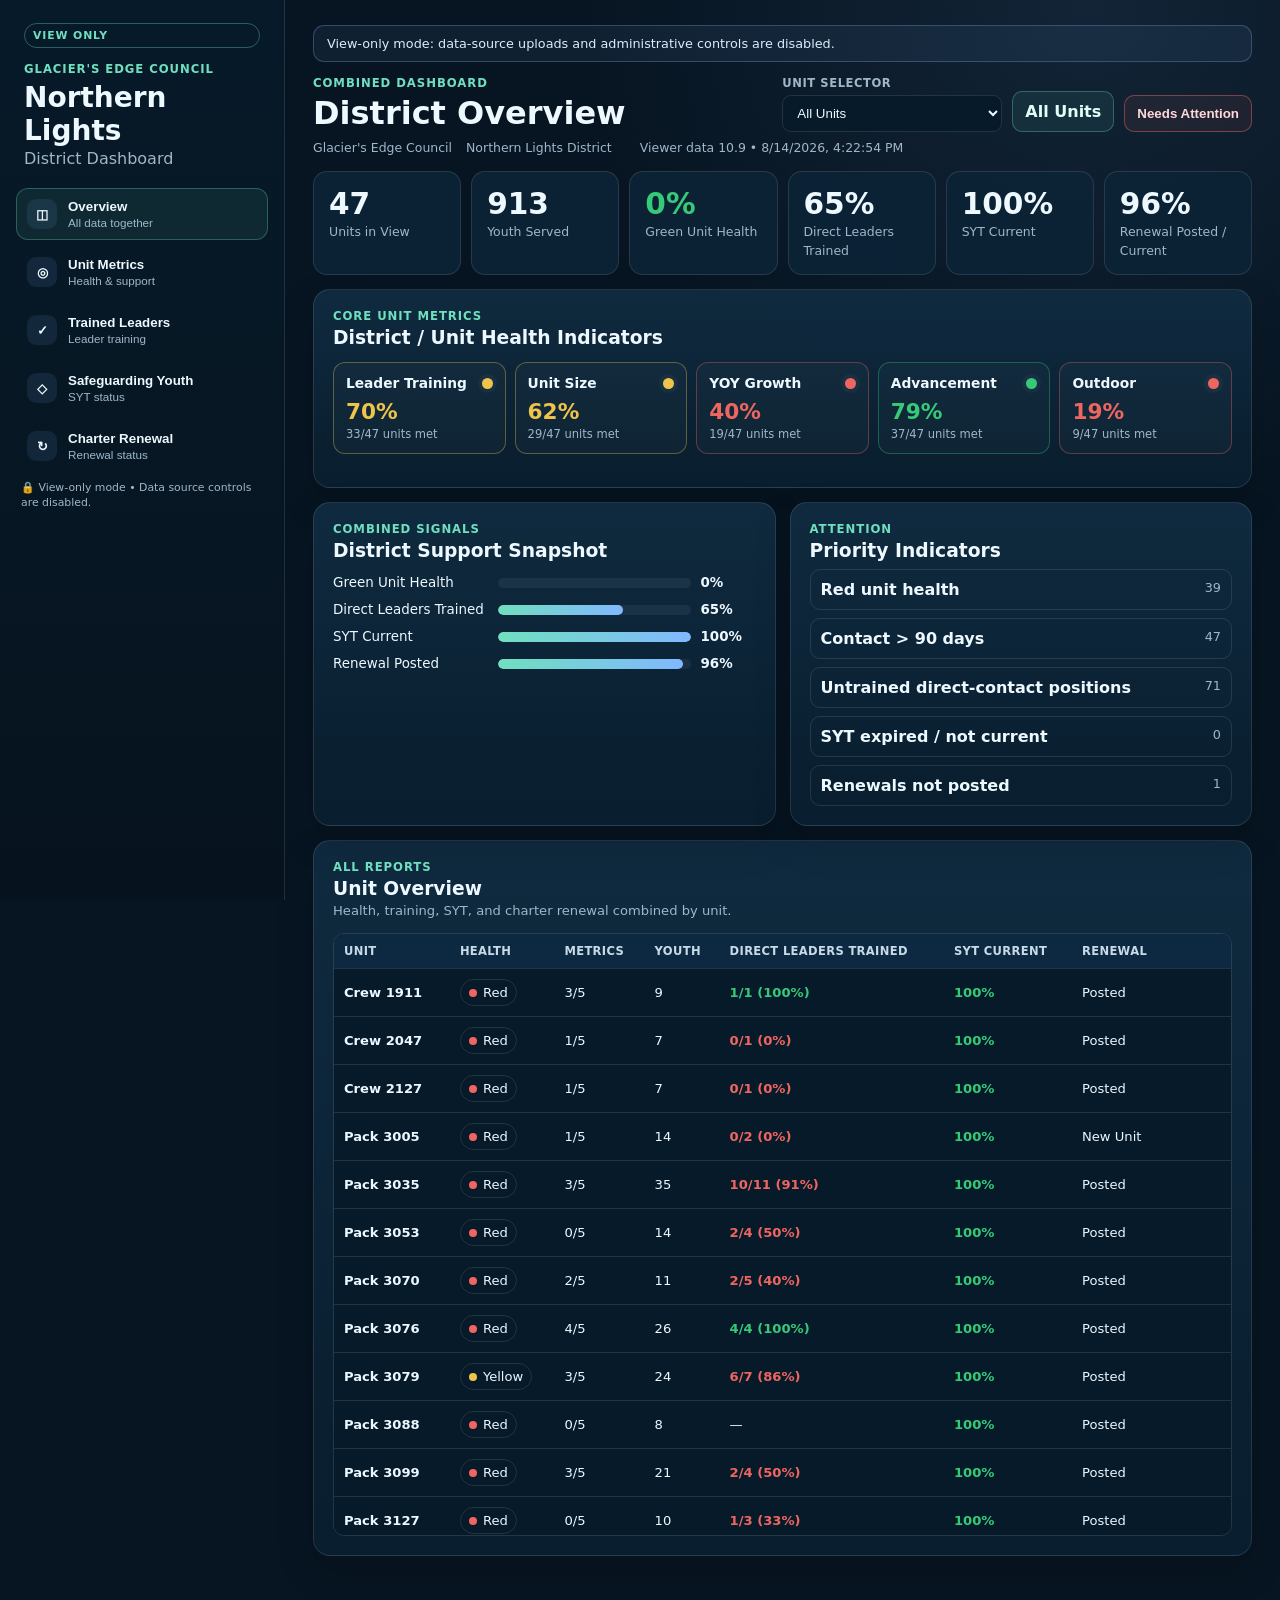
==== index.html @ 57ee961e "Add files via upload" ====
<!doctype html>
<html lang="en">
<head>
<meta charset="utf-8">
<meta name="viewport" content="width=device-width,initial-scale=1">
<title>Glacier's Edge — Northern Lights District Dashboard</title>
<link rel="stylesheet" href="style.css">
</head>
<body>
<div class="app">
  <aside class="sidebar">
    <div class="viewer-badge">VIEW ONLY</div><div class="brand">
      <div class="eyebrow">Glacier's Edge Council</div>
      <h1>Northern Lights</h1>
      <p>District Dashboard</p>
    </div>

    <nav>
      <button class="nav active" data-view="overview"><span class="navicon">◫</span><span><b>Overview</b><small>All data together</small></span></button>
      <button class="nav" data-view="metrics"><span class="navicon">◎</span><span><b>Unit Metrics</b><small>Health & support</small></span></button>
      <button class="nav" data-view="training"><span class="navicon">✓</span><span><b>Trained Leaders</b><small>Leader training</small></span></button>
      <button class="nav" data-view="syt"><span class="navicon">◇</span><span><b>Safeguarding Youth</b><small>SYT status</small></span></button>
      <button class="nav" data-view="charter"><span class="navicon">↻</span><span><b>Charter Renewal</b><small>Renewal status</small></span></button>
    </nav>

    <div class="file-panel viewer-hidden">
      <div class="file-title">Data Sources</div>
      <label class="filebox"><span><b>Unit Metrics</b><small id="metricsFileStatus">Not loaded</small></span><input id="metricsFile" type="file" accept=".csv,text/csv"><i>Upload</i></label>
      <label class="filebox"><span><b>Trained Leaders</b><small id="trainingFileStatus">Not loaded</small></span><input id="trainingFile" type="file" accept=".csv,text/csv"><i>Upload</i></label>
      <label class="filebox"><span><b>Safeguarding Youth</b><small id="sytFileStatus">Not loaded</small></span><input id="sytFile" type="file" accept=".csv,text/csv"><i>Upload</i></label>
      <label class="filebox"><span><b>Charter Renewal</b><small id="charterFileStatus">Not loaded</small></span><input id="charterFile" type="file" accept=".csv,text/csv"><i>Upload</i></label>
    </div>

    <div class="privacy">🔒 View-only mode • Data source controls are disabled.</div>
  </aside>

  <main class="main"><div id="dataVersionWarning" class="data-warning" hidden>Viewer data.js is missing required published summary values.</div><div class="readonly-notice">View-only mode: data-source uploads and administrative controls are disabled.</div>
    <header class="topbar">
      <div>
        <div id="viewEyebrow" class="eyebrow">Combined Dashboard</div>
        <h2 id="viewTitle">District Overview</h2>
      </div>
      <div class="top-controls">
        <label class="unit-select-label">Unit Selector
          <select id="globalUnitSelect"><option value="">All Units</option></select>
        </label>
        <div id="unitIndicator" class="unit-indicator">All Units</div><button id="needsAttentionBtn" class="attention-toggle">Needs Attention</button>
      </div>
    </header>

    <div class="meta"><span>Glacier's Edge Council</span><span>Northern Lights District</span><span id="metaDate"></span><span id="viewerDataStatus"></span></div>

    <section id="emptyState" class="empty card">
      <div class="empty-icon">◫</div>
      <h2>Load one or more Northern Lights reports</h2>
      <p>Each dashboard can operate independently. Load all four reports to unlock the complete combined Overview.</p>
    </section>

    <section id="overviewView" class="view" hidden>

      <section id="unitProfile" class="card unit-profile" hidden>
        <div class="profile-head">
          <div><div class="eyebrow">360° Unit Profile</div><h3 id="profileUnit">Selected Unit</h3><p id="profileCharter" class="muted"></p></div>
          <span id="profileHealth" class="profile-health">—</span>
        </div>
        <div class="profile-grid">
          <div><b id="profileMetrics">—</b><span>Unit Metrics</span></div>
          <div><b id="profileYouth">—</b><span>Youth</span></div>
          <div><b id="profileRetention">—</b><span>Retention</span></div>
          <div><b id="profileTraining">—</b><span>Direct Leaders Trained</span></div>
          <div><b id="profileSyt">—</b><span>SYT Current</span></div>
          <div><b id="profileCharterStatus">—</b><span>Charter Status</span></div>
          <div><b id="profileContact">—</b><span>Last Commissioner Contact</span></div>
        </div>
      </section>
      <div class="kpis">
        <div class="kpi"><b id="ovUnits">0</b><span>Units in View</span></div>
        <div class="kpi"><b id="ovYouth">0</b><span>Youth Served</span></div>
        <div class="kpi green"><b id="ovGreen">0%</b><span>Green Unit Health</span></div>
        <div class="kpi"><b id="ovTraining">0%</b><span>Direct Leaders Trained</span></div>
        <div class="kpi"><b id="ovSyt">0%</b><span>SYT Current</span></div>
        <div class="kpi"><b id="ovRenewal">0%</b><span>Renewal Posted / Current</span></div>
      </div>

      <section class="card"><div class="eyebrow">Core Unit Metrics</div><h3 class="health-indicator-title">District / Unit Health Indicators</h3><div id="overviewMetricHealthIndicators" class="health-grid"></div></section>
<div class="grid2">
        <section class="card"><div class="eyebrow">Combined Signals</div><h3>District Support Snapshot</h3><div id="overviewBars" class="bars"></div></section>
        <section class="card"><div class="eyebrow">Attention</div><h3>Priority Indicators</h3><div id="overviewPriorities"></div></section>
      </div>

      <section class="card">
        <div class="section-head"><div><div class="eyebrow">All Reports</div><h3>Unit Overview</h3><p>Health, training, SYT, and charter renewal combined by unit.</p></div></div>
        <div class="tablewrap"><table>
          <thead><tr><th>Unit</th><th>Health</th><th>Metrics</th><th>Youth</th><th>Direct Leaders Trained</th><th>SYT Current</th><th>Renewal</th><th>Last Contact</th></tr></thead>
          <tbody id="overviewRows"></tbody>
        </table></div>
      </section>
    </section>

    <section id="metricsView" class="view" hidden>
      <div id="metricsEmpty" class="empty card"><h2>Unit Metrics report not loaded</h2><p>Upload Unit Metrics Snapshot from the left panel.</p></div>
      <div id="metricsContent" hidden>
        <div class="kpis">
          <div class="kpi"><b id="mUnits">0</b><span>Units</span></div>
          <div class="kpi green"><b id="mGreen">0</b><span>Green</span></div>
          <div class="kpi yellow"><b id="mYellow">0</b><span>Yellow</span></div>
          <div class="kpi red"><b id="mRed">0</b><span>Red</span></div>
          <div class="kpi"><b id="mStale">0</b><span>Contact &gt; 90 Days</span></div>
          <div class="kpi"><b id="mDecline">0</b><span>Membership Decline</span></div>
        </div>
        <section class="card"><div class="eyebrow">Five Commissioner Tools Metrics</div><h3 class="health-indicator-title">Metric Health Indicators</h3><div id="unitMetricHealthIndicators" class="health-grid"></div></section>
<section class="card">
          <div class="section-head"><div><div class="eyebrow">Unit Metrics Snapshot</div><h3>Unit Health Dashboard</h3></div>
            <div class="filters"><select id="metricHealth"><option value="">All health</option><option>Green</option><option>Yellow</option><option>Red</option></select><input id="metricSearch" type="search" placeholder="Search units..."></div>
          </div>
          <div class="sanitized-note">Viewer uses published unit-level metric flags for these indicators; no person-level information is required.</div><div id="metricBreakdown" class="metric-breakdown"></div><div class="tablewrap"><table>
            <thead><tr><th>Health</th><th>Unit</th><th>Metrics</th><th>Youth</th><th>YOY</th><th>Retention</th><th>Last Connection</th><th>Assigned Commissioners</th></tr></thead>
            <tbody id="metricRows"></tbody>
          </table></div>
        </section>
      </div>
    </section>

    <section id="trainingView" class="view" hidden>
      <div id="trainingEmpty" class="empty card"><h2>Trained Leaders report not loaded</h2><p>Upload Trained Leaders Status from the left panel.</p></div>
      <div id="trainingContent" hidden>
        <div class="kpis">
          <div class="kpi"><b id="tPeople">0</b><span>Total Available Registered Leaders</span></div>
          <div class="kpi"><b id="tPositions">0</b><span>Unit Positions</span></div>
          <div class="kpi green"><b id="tTrained">0%</b><span>All Positions Trained</span></div>
          <div class="kpi"><b id="tDirect">0</b><span>Direct Contact Positions</span></div>
          <div class="kpi green"><b id="tDirectPct">0%</b><span>Direct Contact Trained</span></div>
          <div class="kpi red"><b id="tUntrainedDirect">0</b><span>Untrained Direct Contact</span></div>
        </div>

        <section class="card"><div class="eyebrow">Training Health</div><h3 class="health-indicator-title">Training Indicators</h3><div id="trainingHealthIndicators" class="health-grid"></div></section>
<div class="grid2">
          <section class="card"><div class="eyebrow">Program</div><h3>Direct Contact Training</h3><div id="trainingBars" class="bars"></div></section>
          <section class="card"><div class="eyebrow">Unit Gaps</div><h3>Units Needing Training Support</h3><div id="trainingPriorities"></div></section>
        </div>

        <section class="card">
          <div class="section-head">
            <div><div class="eyebrow">Training Detail</div><h3>Leader Training Status</h3></div>
            <div class="filters">
              <select id="trainingFilter">
                <option value="direct">Direct contact leaders</option>
                <option value="untrained-direct">Untrained direct-contact leaders only</option>
                <option value="all">All unit positions</option>
                <option value="untrained-all">All untrained positions</option>
              </select>
              <button id="untrainedDirectBtn" class="alert-btn">Show Untrained Direct Contact Only</button>
              <input id="trainingSearch" type="search" placeholder="Search leader or position...">
            </div>
          </div>
          <div class="tablewrap"><table>
            <thead><tr><th>Unit</th><th>Position</th><th>Direct Contact</th><th>Trained</th><th>Count</th></tr></thead>
            <tbody id="trainingRows"></tbody>
          </table></div>
        </section>
      </div>
    </section>

    <section id="sytView" class="view" hidden>
      <div id="sytEmpty" class="empty card"><h2>Safeguarding Youth report not loaded</h2><p>Upload the Safeguarding Youth Training Aging Report from the left panel.</p></div>
      <div id="sytContent" hidden>
        <div class="kpis">
          <div class="kpi"><b id="sPeople">0</b><span>Total Available SYT People</span></div>
          <div class="kpi green"><b id="sCurrent">0%</b><span>SYT Current</span></div>
          <div class="kpi yellow"><b id="s90">0</b><span>Expires ≤ 90 Days</span></div>
          <div class="kpi red"><b id="s30">0</b><span>Expires ≤ 30 Days</span></div>
          <div class="kpi red"><b id="sExpired">0</b><span>Expired / Not Current</span></div>
          <div class="kpi"><b id="sUnitPeople">0</b><span>Unit-Assigned Records</span></div>
        </div>

        <section class="card"><div class="eyebrow">SYT Health</div><h3 class="health-indicator-title">Safeguarding Youth Indicators</h3><div id="sytHealthIndicators" class="health-grid"></div></section>
<section class="card"><div id="sytBands" class="aging-bands"></div>
          <div class="section-head"><div><div class="eyebrow">Safeguarding Youth</div><h3>Training Aging Dashboard</h3></div>
            <div class="filters"><select id="sytFilter"><option value="">All statuses</option><option value="expired">Expired / Not Current</option><option value="30">Expires ≤ 30 Days</option><option value="90">Expires ≤ 90 Days</option><option value="current">Current</option></select><input id="sytSearch" type="search" placeholder="Search leader or position..."></div>
          </div>
          <div class="tablewrap"><table>
            <thead><tr><th>Unit</th><th>SYT Status</th><th>Count</th></tr></thead>
            <tbody id="sytRows"></tbody>
          </table></div>
        </section>
      </div>
    </section>

    <section id="charterView" class="view" hidden>
      <div id="charterEmpty" class="empty card"><h2>Charter Renewal report not loaded</h2><p>Upload the Unit Renewal Status Report from the left panel.</p></div>
      <div id="charterContent" hidden>
        <div class="kpis">
          <div class="kpi"><b id="cUnits">0</b><span>Units</span></div>
          <div class="kpi green"><b id="cPosted">0</b><span>Posted</span></div>
          <div class="kpi yellow"><b id="cPending">0</b><span>Pending / In Process</span></div>
          <div class="kpi"><b id="cNew">0</b><span>New Units</span></div>
          <div class="kpi"><b id="c90">0</b><span>Expires ≤ 90 Days</span></div>
          <div class="kpi red"><b id="c30">0</b><span>Expires ≤ 30 Days</span></div>
        </div>

        <section class="card"><div class="eyebrow">Renewal Health</div><h3 class="health-indicator-title">Charter Renewal Indicators</h3><div id="charterHealthIndicators" class="health-grid"></div></section>
<section class="card"><div id="charterBands" class="aging-bands"></div>
          <div class="section-head"><div><div class="eyebrow">Charter Renewal</div><h3>Unit Renewal Dashboard</h3></div>
            <div class="filters"><select id="charterFilter"><option value="">All statuses</option><option value="Posted">Posted</option><option value="pending">Pending / other</option><option value="new">New Unit</option></select><input id="charterSearch" type="search" placeholder="Search unit or chartered org..."></div>
          </div>
          <div class="tablewrap"><table>
            <thead><tr><th>Unit</th><th>Chartered Organization</th><th>Renewal Status</th><th>Current Expiry</th><th>Days Remaining</th><th>Youth</th><th>Adults</th><th>Last Modified</th></tr></thead>
            <tbody id="charterRows"></tbody>
          </table></div>
        </section>
      </div>
    </section>
  </main>
</div>
<script src="data.js"></script>
<script src="script.js"></script>
</body>
</html>
---- style.css ----
:root{--bg:#071522;--side:#081927;--panel:#0d2437;--line:rgba(255,255,255,.11);--text:#edf8ff;--muted:#9fb7c9;--aqua:#70dfbf;--blue:#80b8ff;--green:#36ca78;--yellow:#efc44d;--red:#ef6661}
*{box-sizing:border-box}body{margin:0;background:radial-gradient(circle at 85% 0,rgba(128,184,255,.09),transparent 26%),var(--bg);color:var(--text);font-family:Inter,system-ui,-apple-system,"Segoe UI",sans-serif}.app{display:grid;grid-template-columns:285px 1fr;min-height:100vh}.sidebar{position:sticky;top:0;height:100vh;background:linear-gradient(180deg,#071a29,#06131e);border-right:1px solid var(--line);padding:23px 16px;display:flex;flex-direction:column}.brand{padding:4px 8px 18px}.brand h1{font-size:1.75rem;margin:5px 0 0}.brand p{margin:2px 0;color:var(--muted)}.eyebrow{text-transform:uppercase;letter-spacing:.08em;font-size:.73rem;font-weight:850;color:var(--aqua)}nav{display:grid;gap:6px}.nav{width:100%;border:1px solid transparent;background:transparent;color:var(--text);border-radius:12px;padding:10px;display:flex;gap:11px;align-items:center;text-align:left;cursor:pointer}.nav:hover{background:rgba(255,255,255,.035)}.nav.active{background:rgba(112,223,191,.08);border-color:rgba(112,223,191,.3)}.navicon{width:30px;height:30px;border-radius:9px;display:grid;place-items:center;background:rgba(128,184,255,.1);font-weight:900}.nav b,.nav small{display:block}.nav small{color:var(--muted);font-size:.73rem;margin-top:2px}.file-panel{margin-top:auto;border-top:1px solid var(--line);padding-top:15px}.file-title{font-size:.74rem;text-transform:uppercase;letter-spacing:.08em;color:var(--muted);font-weight:800;margin:0 5px 7px}.filebox{display:flex;justify-content:space-between;gap:8px;align-items:center;border:1px solid var(--line);border-radius:10px;padding:8px 9px;margin-bottom:6px;cursor:pointer;background:rgba(255,255,255,.025)}.filebox input{display:none}.filebox b,.filebox small{display:block}.filebox small{font-size:.67rem;color:var(--muted);margin-top:2px}.filebox i{font-style:normal;color:var(--aqua);font-size:.72rem;font-weight:800}.privacy{font-size:.68rem;color:var(--muted);line-height:1.4;padding:8px 5px 0}.main{padding:25px 28px 50px;min-width:0}.topbar{display:flex;justify-content:space-between;align-items:end;gap:18px}.topbar h2{font-size:2rem;margin:4px 0 0}.top-controls{display:flex;align-items:end;gap:10px}.unit-select-label{display:grid;gap:5px;font-size:.72rem;color:var(--muted);font-weight:800;text-transform:uppercase;letter-spacing:.05em}.unit-select-label select{min-width:220px}.unit-indicator{border:1px solid rgba(112,223,191,.32);background:rgba(112,223,191,.08);color:#dffff6;border-radius:10px;padding:10px 12px;font-weight:800;white-space:nowrap}.meta{display:flex;gap:14px;color:var(--muted);font-size:.78rem;margin:8px 0 16px}.card{background:linear-gradient(180deg,rgba(16,43,65,.95),rgba(9,30,47,.95));border:1px solid var(--line);border-radius:17px;padding:19px;box-shadow:0 15px 38px rgba(0,0,0,.16);margin-bottom:14px}.empty{text-align:center;padding:55px 25px}.empty-icon{font-size:3rem;color:var(--aqua)}.empty h2{margin-bottom:8px}.empty p{color:var(--muted);max-width:680px;margin:auto}.kpis{display:grid;grid-template-columns:repeat(6,1fr);gap:10px;margin-bottom:14px}.kpi{border:1px solid var(--line);background:rgba(12,35,54,.93);border-radius:14px;padding:15px}.kpi b{display:block;font-size:1.85rem}.kpi span{color:var(--muted);font-size:.78rem}.kpi.green b{color:var(--green)}.kpi.yellow b{color:var(--yellow)}.kpi.red b{color:var(--red)}.grid2{display:grid;grid-template-columns:1fr 1fr;gap:14px}.section-head{display:flex;justify-content:space-between;gap:16px;align-items:center;flex-wrap:wrap}.section-head h3,.card h3{margin:4px 0}.section-head p{color:var(--muted);font-size:.82rem;margin:2px 0}.bars{display:grid;gap:12px;margin-top:14px}.barrow{display:grid;grid-template-columns:155px 1fr 55px;gap:10px;align-items:center;font-size:.84rem}.track{height:10px;background:rgba(255,255,255,.06);border-radius:99px;overflow:hidden}.fill{height:100%;border-radius:99px;background:linear-gradient(90deg,var(--aqua),var(--blue))}.fill.Green{background:var(--green)}.fill.Yellow{background:var(--yellow)}.fill.Red{background:var(--red)}.priority{display:flex;justify-content:space-between;gap:12px;border:1px solid var(--line);border-radius:10px;padding:10px;margin-top:8px}.priority span{color:var(--muted);font-size:.8rem}.filters{display:flex;gap:8px;flex-wrap:wrap;align-items:center}.filters input,.filters select,.unit-select-label select{background:#071a2a;border:1px solid var(--line);color:var(--text);border-radius:9px;padding:9px 10px}.filters input{min-width:200px}.alert-btn{border:1px solid rgba(239,102,97,.4);background:rgba(239,102,97,.08);color:#ffd9d7;border-radius:9px;padding:9px 10px;cursor:pointer;font-weight:800}.alert-btn.active{background:var(--red);color:white}.tablewrap{overflow:auto;max-height:67vh;border:1px solid var(--line);border-radius:11px;margin-top:13px}table{width:100%;border-collapse:collapse;min-width:1050px;background:#071a2a}th,td{text-align:left;padding:10px;border-bottom:1px solid var(--line);font-size:.82rem;vertical-align:middle}th{position:sticky;top:0;background:#0d2941;color:#c7dae8;text-transform:uppercase;letter-spacing:.03em;font-size:.72rem;z-index:1}.pill{display:inline-flex;align-items:center;gap:6px;border:1px solid var(--line);border-radius:99px;padding:5px 8px}.dot{width:8px;height:8px;border-radius:50%}.dot.Green{background:var(--green)}.dot.Yellow{background:var(--yellow)}.dot.Red{background:var(--red)}.unitname{font-weight:800}.sub{font-size:.72rem;color:var(--muted);margin-top:2px}.up{color:var(--green)}.down{color:var(--red)}.yes{color:var(--green);font-weight:800}.no{color:var(--red);font-weight:800}.warn{color:var(--yellow);font-weight:800}.view[hidden],#metricsContent[hidden],#trainingContent[hidden],#sytContent[hidden],#charterContent[hidden],#emptyState[hidden]{display:none!important}
@media(max-width:1100px){.app{grid-template-columns:235px 1fr}.kpis{grid-template-columns:repeat(3,1fr)}.grid2{grid-template-columns:1fr}.top-controls{align-items:stretch;flex-direction:column}}@media(max-width:760px){.app{display:block}.sidebar{position:relative;height:auto}.file-panel{margin-top:18px}.main{padding:20px 14px}.kpis{grid-template-columns:repeat(2,1fr)}.topbar{align-items:flex-start;flex-direction:column}.top-controls{width:100%}.unit-select-label select{width:100%}}
#mGreen,#mYellow,#mRed{font-size:1.55rem;white-space:nowrap}

.viewer-hidden{display:none!important}
.viewer-badge{display:inline-block;margin:0 8px 10px;padding:5px 8px;border-radius:999px;border:1px solid rgba(112,223,191,.35);color:var(--aqua);font-size:.68rem;font-weight:900;letter-spacing:.08em}
.readonly-notice{border:1px solid rgba(128,184,255,.28);background:rgba(128,184,255,.07);color:#ddebff;padding:10px 13px;border-radius:11px;margin-bottom:14px;font-size:.8rem}

.attention-toggle{border:1px solid rgba(239,102,97,.45);background:rgba(239,102,97,.08);color:#ffd9d7;border-radius:10px;padding:10px 12px;font-weight:850;cursor:pointer}
.attention-toggle.active{background:var(--red);color:#fff}
.unit-profile{border-color:rgba(112,223,191,.28)}
.profile-head{display:flex;justify-content:space-between;gap:18px;align-items:flex-start}
.profile-health{border:1px solid var(--line);border-radius:999px;padding:7px 10px;font-weight:900}
.profile-grid{display:grid;grid-template-columns:repeat(7,1fr);gap:9px;margin-top:14px}
.profile-grid>div{border:1px solid var(--line);border-radius:11px;padding:11px;background:rgba(255,255,255,.025)}
.profile-grid b{display:block;font-size:1.15rem}.profile-grid span{display:block;color:var(--muted);font-size:.72rem;margin-top:3px}
.metric-breakdown{display:grid;grid-template-columns:repeat(5,1fr);gap:8px;margin:14px 0}
.metric-chip{border:1px solid var(--line);border-radius:10px;padding:10px;background:rgba(255,255,255,.025)}
.metric-chip b{display:block;font-size:.86rem}.metric-chip span{font-size:.75rem;color:var(--muted)}
.metric-chip.good{border-color:rgba(54,202,120,.38)}.metric-chip.warn{border-color:rgba(239,196,77,.38)}.metric-chip.bad{border-color:rgba(239,102,97,.38)}
.aging-bands{display:grid;grid-template-columns:repeat(5,1fr);gap:8px;margin-bottom:14px}
.band{border:1px solid var(--line);border-radius:10px;padding:11px}.band b{display:block;font-size:1.3rem}.band span{display:block;color:var(--muted);font-size:.72rem}
.band.good b{color:var(--green)}.band.warn b{color:var(--yellow)}.band.bad b{color:var(--red)}
.privacy-value{color:var(--muted);font-style:italic}
@media(max-width:1100px){.profile-grid{grid-template-columns:repeat(3,1fr)}.aging-bands{grid-template-columns:repeat(3,1fr)}}
@media(max-width:650px){.profile-grid,.metric-breakdown,.aging-bands{grid-template-columns:1fr}}

.health-grid{display:grid;grid-template-columns:repeat(auto-fit,minmax(170px,1fr));gap:9px;margin:14px 0}
.health-card{border:1px solid var(--line);border-radius:12px;padding:12px;background:rgba(255,255,255,.025)}
.health-card .hc-head{display:flex;justify-content:space-between;gap:10px;align-items:center}
.health-card .hc-name{font-weight:850;font-size:.86rem}
.health-card .hc-dot{width:11px;height:11px;border-radius:50%;box-shadow:0 0 0 4px rgba(255,255,255,.03)}
.health-card .hc-value{font-size:1.35rem;font-weight:900;margin-top:8px}
.health-card .hc-sub{font-size:.72rem;color:var(--muted);margin-top:3px}
.health-card.Green{border-color:rgba(54,202,120,.36)}.health-card.Green .hc-dot{background:var(--green)}.health-card.Green .hc-value{color:var(--green)}
.health-card.Yellow{border-color:rgba(239,196,77,.36)}.health-card.Yellow .hc-dot{background:var(--yellow)}.health-card.Yellow .hc-value{color:var(--yellow)}
.health-card.Red{border-color:rgba(239,102,97,.36)}.health-card.Red .hc-dot{background:var(--red)}.health-card.Red .hc-value{color:var(--red)}
.health-card.Unknown .hc-dot{background:var(--muted)}
.health-indicator-title{margin:8px 0 4px}

.sanitized-note{font-size:.74rem;color:var(--muted);margin:8px 0 2px}

.data-warning{border:1px solid rgba(239,196,77,.4);background:rgba(239,196,77,.08);color:#fff2bd;padding:10px 12px;border-radius:10px;margin-bottom:12px;font-size:.8rem}
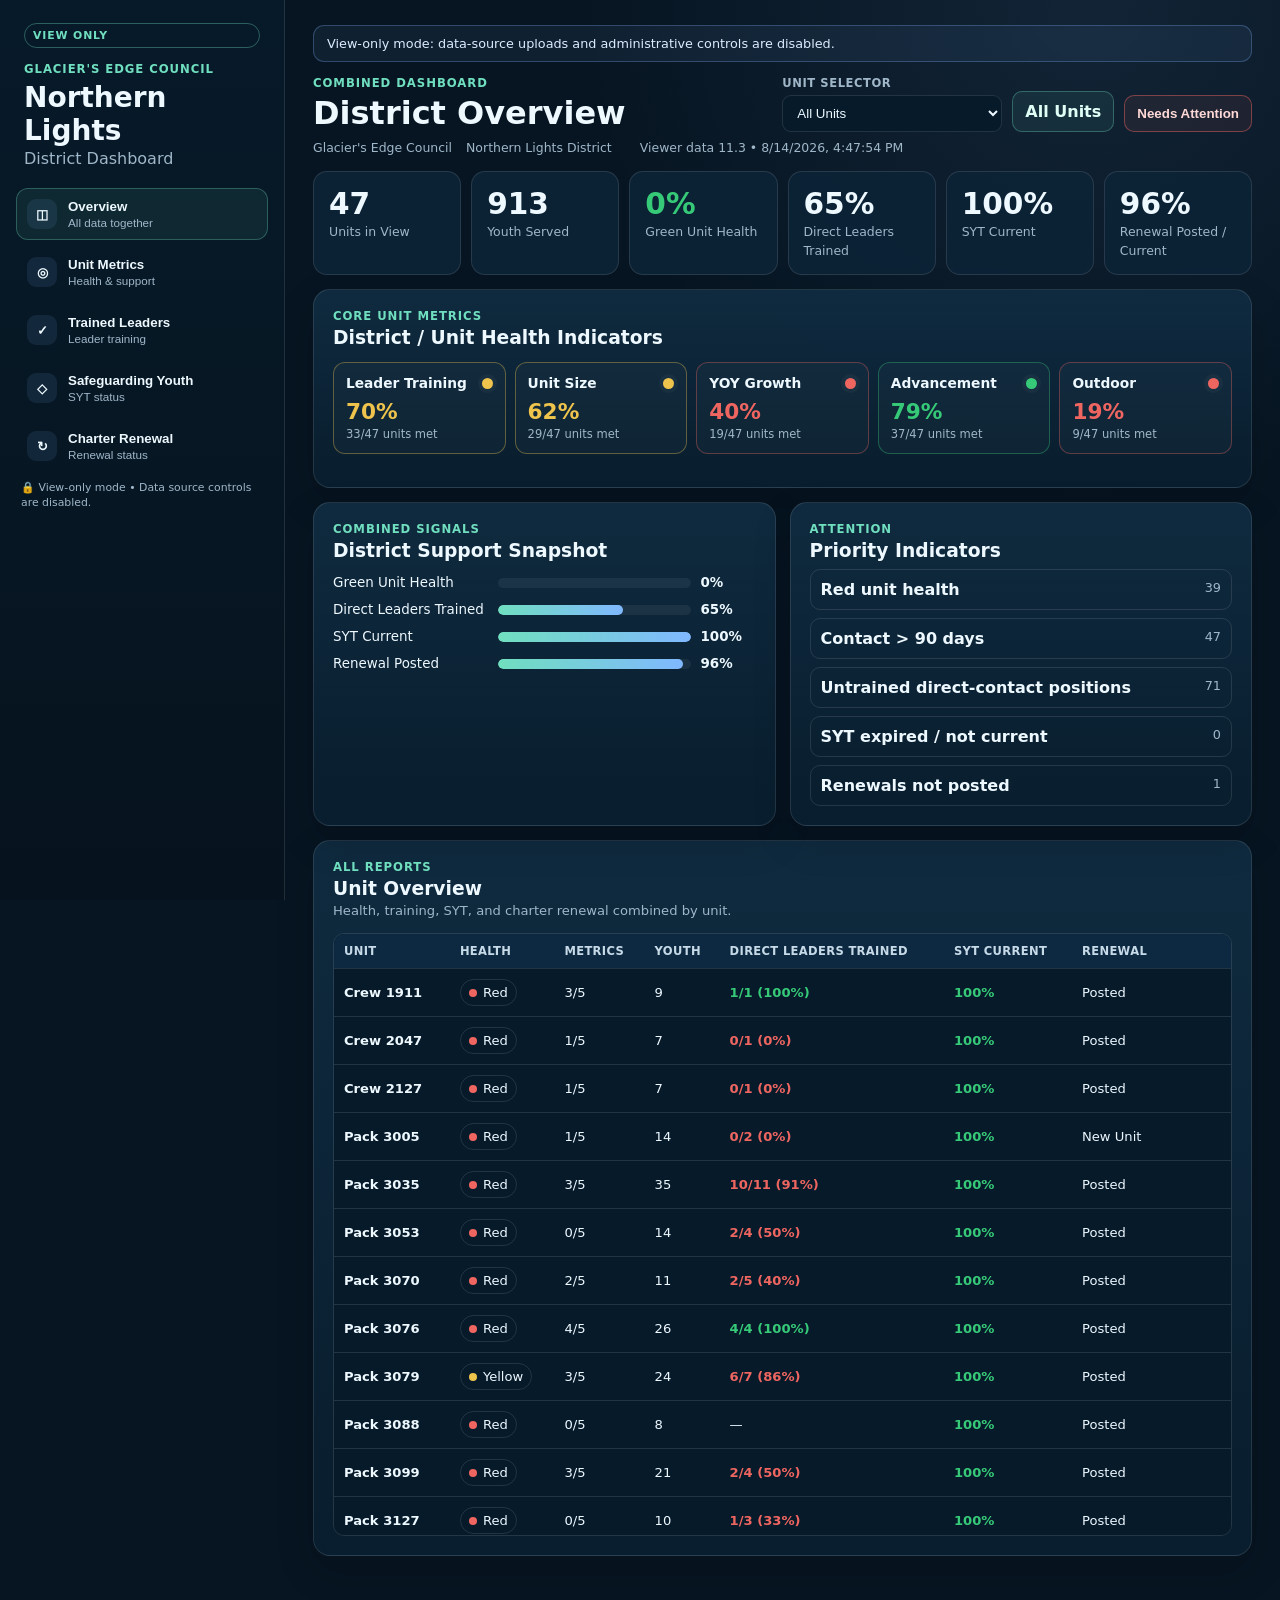
==== commit 14c582aa: "Add files via upload" ====
--- a/index.html
+++ b/index.html
@@ -34,7 +34,7 @@
     <div class="privacy">🔒 View-only mode • Data source controls are disabled.</div>
   </aside>
 
-  <main class="main"><div id="dataVersionWarning" class="data-warning" hidden>Viewer data.js is missing required published summary values.</div><div class="readonly-notice">View-only mode: data-source uploads and administrative controls are disabled.</div>
+  <main class="main"><div id="dataVersionWarning" class="data-warning" hidden>Published Viewer data requires regeneration.</div><div class="readonly-notice">View-only mode: data-source uploads and administrative controls are disabled.</div>
     <header class="topbar">
       <div>
         <div id="viewEyebrow" class="eyebrow">Combined Dashboard</div>
@@ -165,12 +165,12 @@
       <div id="sytEmpty" class="empty card"><h2>Safeguarding Youth report not loaded</h2><p>Upload the Safeguarding Youth Training Aging Report from the left panel.</p></div>
       <div id="sytContent" hidden>
         <div class="kpis">
-          <div class="kpi"><b id="sPeople">0</b><span>Total Available SYT People</span></div>
-          <div class="kpi green"><b id="sCurrent">0%</b><span>SYT Current</span></div>
+          <div class="kpi"><b id="sPeople">0</b><span>Unique Registered People</span></div>
+          <div class="kpi green"><b id="sCurrent">0%</b><span>SYT Records Current</span></div>
           <div class="kpi yellow"><b id="s90">0</b><span>Expires ≤ 90 Days</span></div>
           <div class="kpi red"><b id="s30">0</b><span>Expires ≤ 30 Days</span></div>
           <div class="kpi red"><b id="sExpired">0</b><span>Expired / Not Current</span></div>
-          <div class="kpi"><b id="sUnitPeople">0</b><span>Unit-Assigned Records</span></div>
+          <div class="kpi"><b id="sUnitPeople">0</b><span>SYT Registration Records</span></div>
         </div>
 
         <section class="card"><div class="eyebrow">SYT Health</div><h3 class="health-indicator-title">Safeguarding Youth Indicators</h3><div id="sytHealthIndicators" class="health-grid"></div></section>
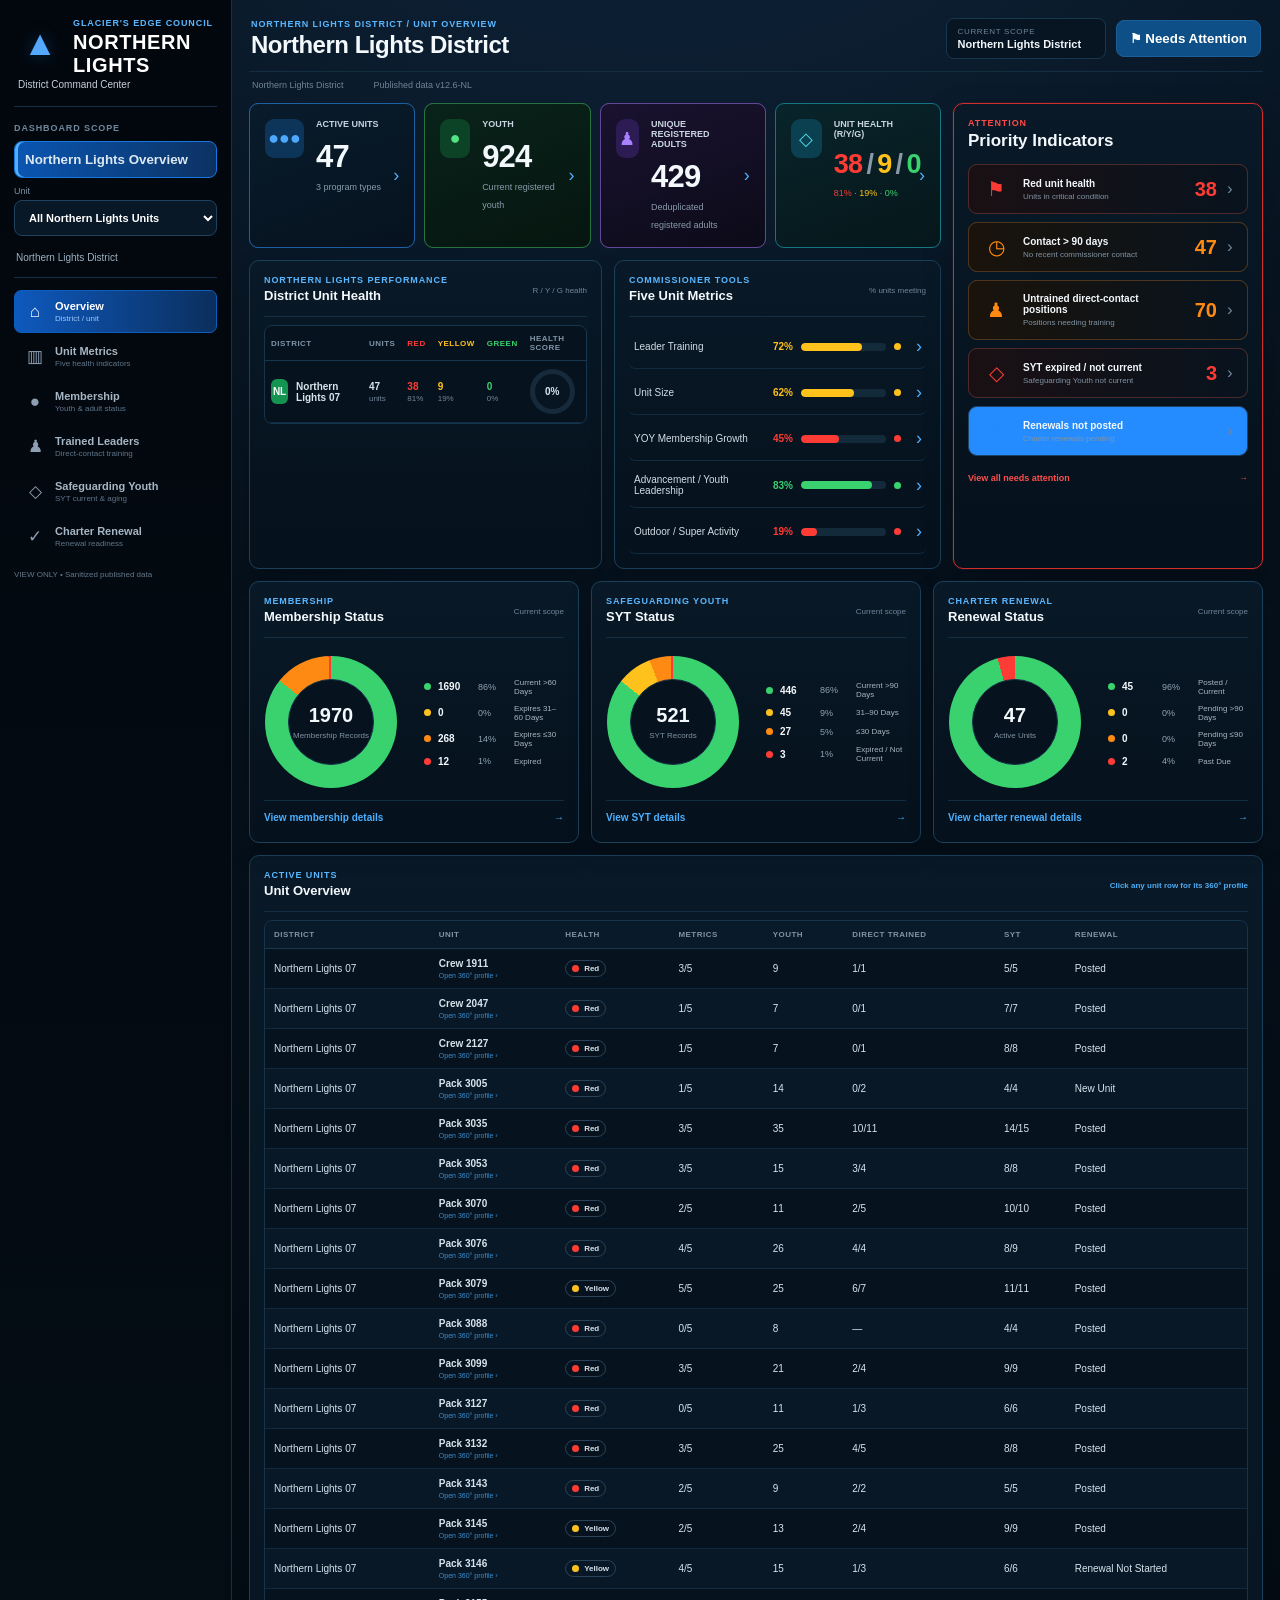
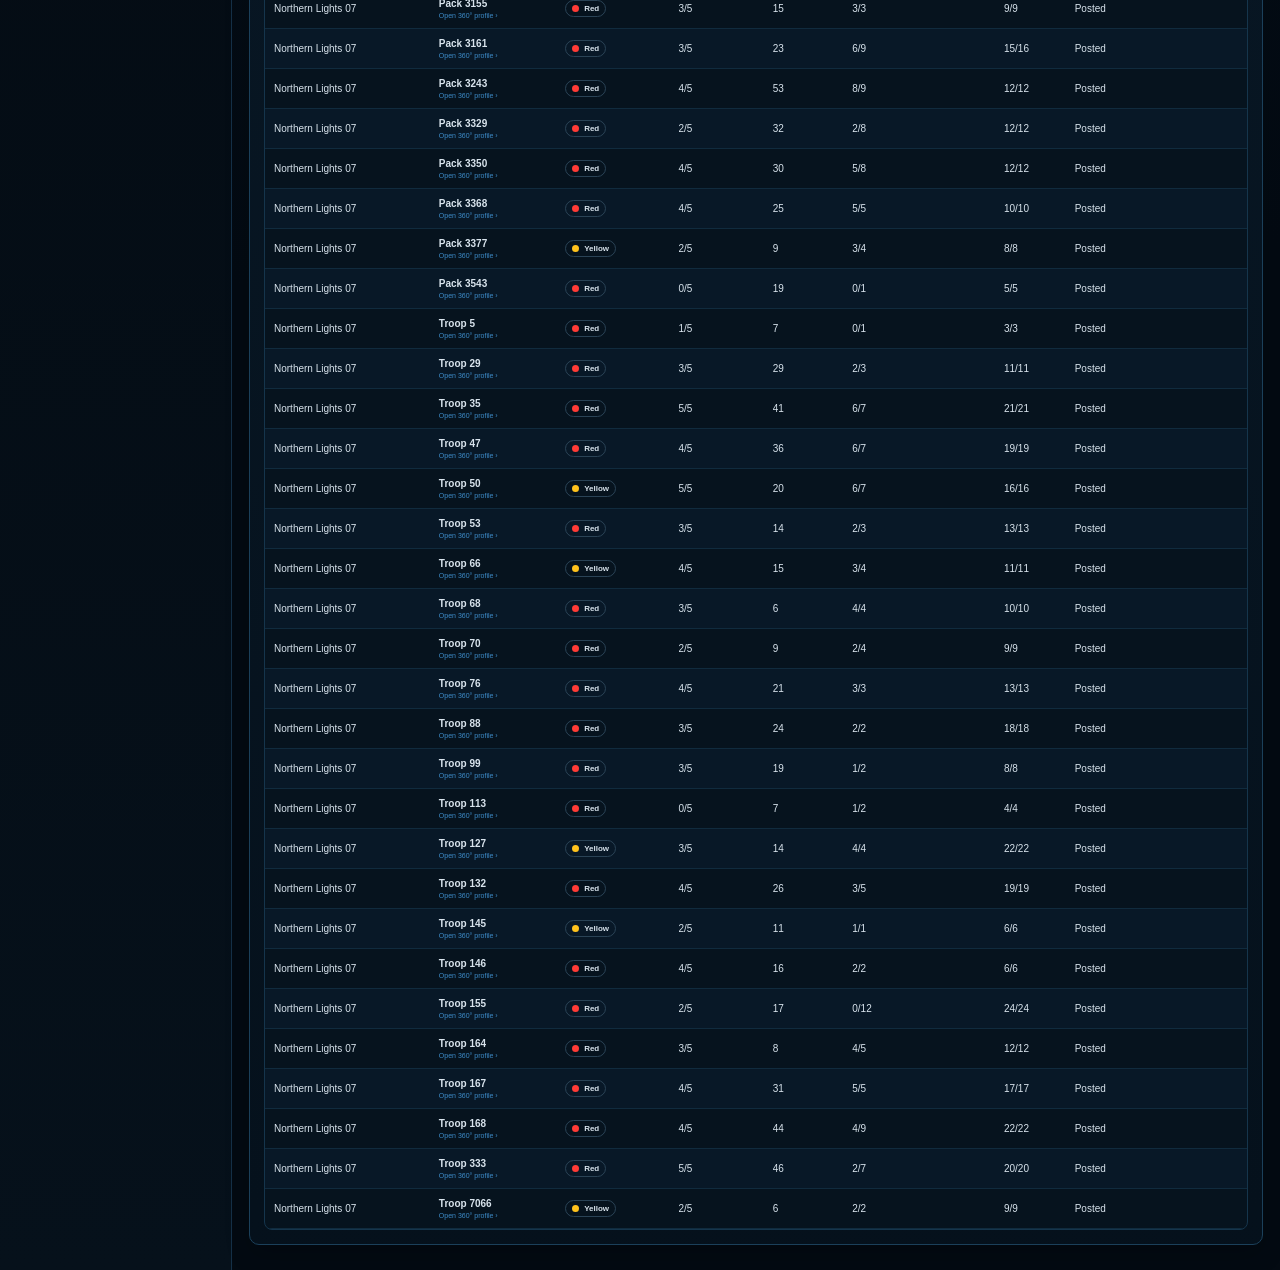
==== commit 5b632352: "Add files via upload" ====
--- a/index.html
+++ b/index.html
@@ -1,218 +1,34 @@
-<!doctype html>
-<html lang="en">
-<head>
-<meta charset="utf-8">
-<meta name="viewport" content="width=device-width,initial-scale=1">
-<title>Glacier's Edge — Northern Lights District Dashboard</title>
-<link rel="stylesheet" href="style.css">
-</head>
-<body>
-<div class="app">
-  <aside class="sidebar">
-    <div class="viewer-badge">VIEW ONLY</div><div class="brand">
-      <div class="eyebrow">Glacier's Edge Council</div>
-      <h1>Northern Lights</h1>
-      <p>District Dashboard</p>
+<!doctype html><html lang="en"><head><meta charset="utf-8"><meta name="viewport" content="width=device-width,initial-scale=1"><title>Northern Lights District Command Center</title><link rel="stylesheet" href="style.css"></head><body class="viewer">
+<div class="app"><aside class="sidebar"><div class="brand"><div class="eyebrow">Glacier's Edge Council</div><h1>NORTHERN LIGHTS</h1><p>District Command Center</p></div>
+<div class="scope-panel"><div class="file-title">Dashboard Scope</div><button id="councilScopeBtn" class="scope-btn active">Northern Lights Overview</button><label>Unit<select id="unitSelect"><option value="">All Northern Lights Units</option></select></label><div id="scopeLabel" class="scope-label">Northern Lights District</div></div>
+<nav><button class="nav active" data-view="overview"><span class="nav-icon">⌂</span><span><b>Overview</b><small>District / unit</small></span></button><button class="nav" data-view="metrics"><span class="nav-icon">▥</span><span><b>Unit Metrics</b><small>Five health indicators</small></span></button><button class="nav" data-view="membership"><span class="nav-icon">●</span><span><b>Membership</b><small>Youth & adult status</small></span></button><button class="nav" data-view="training"><span class="nav-icon">♟</span><span><b>Trained Leaders</b><small>Direct-contact training</small></span></button><button class="nav" data-view="syt"><span class="nav-icon">◇</span><span><b>Safeguarding Youth</b><small>SYT current & aging</small></span></button><button class="nav" data-view="charter"><span class="nav-icon">✓</span><span><b>Charter Renewal</b><small>Renewal readiness</small></span></button></nav>
+<div id="adminSources" class="file-panel"><div class="file-title">Northern Lights Data Sources</div><label class="filebox"><span><b>Unit Metrics</b><small id="metricsStatus">Not loaded</small></span><input id="metricsFile" type="file" accept=".csv"><i>Upload</i></label><label class="filebox"><span><b>Trained Leaders</b><small id="trainingStatus">Not loaded</small></span><input id="trainingFile" type="file" accept=".csv"><i>Upload</i></label><label class="filebox"><span><b>Safeguarding Youth</b><small id="sytStatus">Not loaded</small></span><input id="sytFile" type="file" accept=".csv"><i>Upload</i></label><label class="filebox"><span><b>Charter Renewal</b><small id="charterStatus">Not loaded</small></span><input id="charterFile" type="file" accept=".csv"><i>Upload</i></label><label class="filebox"><span><b>Membership</b><small id="membershipStatus">Not loaded</small></span><input id="membershipFile" type="file" accept=".csv"><i>Upload</i></label></div>
+<div id="viewerNote" class="privacy" hidden>VIEW ONLY • Sanitized published data</div><div id="adminNote" class="privacy">ADMIN • CSVs stay in this browser</div></aside>
+<main class="main"><header class="topbar"><div class="command-title"><div id="viewEyebrow" class="eyebrow">Northern Lights Overview</div><h2 id="viewTitle">Northern Lights District</h2></div><div class="top-actions"><div class="scope-readout"><span>Current Scope</span><strong id="scopeTop">Northern Lights District</strong></div><button id="attentionBtn" class="attention-toggle"><span>⚑</span> Needs Attention</button></div></header><div class="meta"><span id="metaScope">Northern Lights District</span><span id="metaDate"></span><span id="dataState"></span></div>
+<section id="emptyState" class="empty card"><h2>Load the five Northern Lights reports</h2><p>Unit Metrics and Charter Renewal define the active Northern Lights unit roster. Training, SYT, and Membership enrich those units. Full council exports are accepted and automatically filtered to Northern Lights 07.</p></section>
+<section id="publishPanel" class="card publish-panel"><div class="section-head"><div><div class="eyebrow">Viewer Publishing</div><h3>Generate Sanitized Viewer data.js</h3><p>Publishes unit and district aggregates only; names, member IDs, email, phone, and addresses are excluded.</p></div><button id="publishBtn" class="publish-btn">Generate Viewer data.js</button></div><div id="publishStatus" class="muted">Load Northern Lights reports first.</div></section>
+<section id="overviewView" class="view" hidden>
+<div id="unitProfile" class="card unit-profile" hidden><div class="profile-head"><div><div class="eyebrow">360° Unit Profile</div><h3 id="profileTitle">Unit</h3><p id="profileOrg" class="muted"></p></div><span id="profileHealth" class="profile-health">—</span></div><div id="profileGrid" class="profile-grid"></div></div>
+<div class="overview-shell">
+  <div class="overview-core">
+    <div id="overviewKpis" class="hero-kpis"></div>
+    <div class="overview-middle">
+      <section class="card scorecard-card"><div class="panel-heading"><div><div class="eyebrow">Northern Lights Performance</div><h3>District Unit Health</h3></div><span class="panel-caption">R / Y / G health</span></div><div class="tablewrap clean-table"><table><thead><tr><th>District</th><th>Units</th><th class="r-text">Red</th><th class="y-text">Yellow</th><th class="g-text">Green</th><th>Health Score</th></tr></thead><tbody id="districtRows"></tbody></table></div></section>
+      <section class="card metrics-summary-card"><div class="panel-heading"><div><div class="eyebrow">Commissioner Tools</div><h3>Five Unit Metrics</h3></div><span class="panel-caption">% units meeting</span></div><div id="overviewMetricBars" class="metric-bars"></div></section>
     </div>
-
-    <nav>
-      <button class="nav active" data-view="overview"><span class="navicon">◫</span><span><b>Overview</b><small>All data together</small></span></button>
-      <button class="nav" data-view="metrics"><span class="navicon">◎</span><span><b>Unit Metrics</b><small>Health & support</small></span></button>
-      <button class="nav" data-view="training"><span class="navicon">✓</span><span><b>Trained Leaders</b><small>Leader training</small></span></button>
-      <button class="nav" data-view="syt"><span class="navicon">◇</span><span><b>Safeguarding Youth</b><small>SYT status</small></span></button>
-      <button class="nav" data-view="charter"><span class="navicon">↻</span><span><b>Charter Renewal</b><small>Renewal status</small></span></button>
-    </nav>
-
-    <div class="file-panel viewer-hidden">
-      <div class="file-title">Data Sources</div>
-      <label class="filebox"><span><b>Unit Metrics</b><small id="metricsFileStatus">Not loaded</small></span><input id="metricsFile" type="file" accept=".csv,text/csv"><i>Upload</i></label>
-      <label class="filebox"><span><b>Trained Leaders</b><small id="trainingFileStatus">Not loaded</small></span><input id="trainingFile" type="file" accept=".csv,text/csv"><i>Upload</i></label>
-      <label class="filebox"><span><b>Safeguarding Youth</b><small id="sytFileStatus">Not loaded</small></span><input id="sytFile" type="file" accept=".csv,text/csv"><i>Upload</i></label>
-      <label class="filebox"><span><b>Charter Renewal</b><small id="charterFileStatus">Not loaded</small></span><input id="charterFile" type="file" accept=".csv,text/csv"><i>Upload</i></label>
-    </div>
-
-    <div class="privacy">🔒 View-only mode • Data source controls are disabled.</div>
-  </aside>
-
-  <main class="main"><div id="dataVersionWarning" class="data-warning" hidden>Published Viewer data requires regeneration.</div><div class="readonly-notice">View-only mode: data-source uploads and administrative controls are disabled.</div>
-    <header class="topbar">
-      <div>
-        <div id="viewEyebrow" class="eyebrow">Combined Dashboard</div>
-        <h2 id="viewTitle">District Overview</h2>
-      </div>
-      <div class="top-controls">
-        <label class="unit-select-label">Unit Selector
-          <select id="globalUnitSelect"><option value="">All Units</option></select>
-        </label>
-        <div id="unitIndicator" class="unit-indicator">All Units</div><button id="needsAttentionBtn" class="attention-toggle">Needs Attention</button>
-      </div>
-    </header>
-
-    <div class="meta"><span>Glacier's Edge Council</span><span>Northern Lights District</span><span id="metaDate"></span><span id="viewerDataStatus"></span></div>
-
-    <section id="emptyState" class="empty card">
-      <div class="empty-icon">◫</div>
-      <h2>Load one or more Northern Lights reports</h2>
-      <p>Each dashboard can operate independently. Load all four reports to unlock the complete combined Overview.</p>
-    </section>
-
-    <section id="overviewView" class="view" hidden>
-
-      <section id="unitProfile" class="card unit-profile" hidden>
-        <div class="profile-head">
-          <div><div class="eyebrow">360° Unit Profile</div><h3 id="profileUnit">Selected Unit</h3><p id="profileCharter" class="muted"></p></div>
-          <span id="profileHealth" class="profile-health">—</span>
-        </div>
-        <div class="profile-grid">
-          <div><b id="profileMetrics">—</b><span>Unit Metrics</span></div>
-          <div><b id="profileYouth">—</b><span>Youth</span></div>
-          <div><b id="profileRetention">—</b><span>Retention</span></div>
-          <div><b id="profileTraining">—</b><span>Direct Leaders Trained</span></div>
-          <div><b id="profileSyt">—</b><span>SYT Current</span></div>
-          <div><b id="profileCharterStatus">—</b><span>Charter Status</span></div>
-          <div><b id="profileContact">—</b><span>Last Commissioner Contact</span></div>
-        </div>
-      </section>
-      <div class="kpis">
-        <div class="kpi"><b id="ovUnits">0</b><span>Units in View</span></div>
-        <div class="kpi"><b id="ovYouth">0</b><span>Youth Served</span></div>
-        <div class="kpi green"><b id="ovGreen">0%</b><span>Green Unit Health</span></div>
-        <div class="kpi"><b id="ovTraining">0%</b><span>Direct Leaders Trained</span></div>
-        <div class="kpi"><b id="ovSyt">0%</b><span>SYT Current</span></div>
-        <div class="kpi"><b id="ovRenewal">0%</b><span>Renewal Posted / Current</span></div>
-      </div>
-
-      <section class="card"><div class="eyebrow">Core Unit Metrics</div><h3 class="health-indicator-title">District / Unit Health Indicators</h3><div id="overviewMetricHealthIndicators" class="health-grid"></div></section>
-<div class="grid2">
-        <section class="card"><div class="eyebrow">Combined Signals</div><h3>District Support Snapshot</h3><div id="overviewBars" class="bars"></div></section>
-        <section class="card"><div class="eyebrow">Attention</div><h3>Priority Indicators</h3><div id="overviewPriorities"></div></section>
-      </div>
-
-      <section class="card">
-        <div class="section-head"><div><div class="eyebrow">All Reports</div><h3>Unit Overview</h3><p>Health, training, SYT, and charter renewal combined by unit.</p></div></div>
-        <div class="tablewrap"><table>
-          <thead><tr><th>Unit</th><th>Health</th><th>Metrics</th><th>Youth</th><th>Direct Leaders Trained</th><th>SYT Current</th><th>Renewal</th><th>Last Contact</th></tr></thead>
-          <tbody id="overviewRows"></tbody>
-        </table></div>
-      </section>
-    </section>
-
-    <section id="metricsView" class="view" hidden>
-      <div id="metricsEmpty" class="empty card"><h2>Unit Metrics report not loaded</h2><p>Upload Unit Metrics Snapshot from the left panel.</p></div>
-      <div id="metricsContent" hidden>
-        <div class="kpis">
-          <div class="kpi"><b id="mUnits">0</b><span>Units</span></div>
-          <div class="kpi green"><b id="mGreen">0</b><span>Green</span></div>
-          <div class="kpi yellow"><b id="mYellow">0</b><span>Yellow</span></div>
-          <div class="kpi red"><b id="mRed">0</b><span>Red</span></div>
-          <div class="kpi"><b id="mStale">0</b><span>Contact &gt; 90 Days</span></div>
-          <div class="kpi"><b id="mDecline">0</b><span>Membership Decline</span></div>
-        </div>
-        <section class="card"><div class="eyebrow">Five Commissioner Tools Metrics</div><h3 class="health-indicator-title">Metric Health Indicators</h3><div id="unitMetricHealthIndicators" class="health-grid"></div></section>
-<section class="card">
-          <div class="section-head"><div><div class="eyebrow">Unit Metrics Snapshot</div><h3>Unit Health Dashboard</h3></div>
-            <div class="filters"><select id="metricHealth"><option value="">All health</option><option>Green</option><option>Yellow</option><option>Red</option></select><input id="metricSearch" type="search" placeholder="Search units..."></div>
-          </div>
-          <div class="sanitized-note">Viewer uses published unit-level metric flags for these indicators; no person-level information is required.</div><div id="metricBreakdown" class="metric-breakdown"></div><div class="tablewrap"><table>
-            <thead><tr><th>Health</th><th>Unit</th><th>Metrics</th><th>Youth</th><th>YOY</th><th>Retention</th><th>Last Connection</th><th>Assigned Commissioners</th></tr></thead>
-            <tbody id="metricRows"></tbody>
-          </table></div>
-        </section>
-      </div>
-    </section>
-
-    <section id="trainingView" class="view" hidden>
-      <div id="trainingEmpty" class="empty card"><h2>Trained Leaders report not loaded</h2><p>Upload Trained Leaders Status from the left panel.</p></div>
-      <div id="trainingContent" hidden>
-        <div class="kpis">
-          <div class="kpi"><b id="tPeople">0</b><span>Total Available Registered Leaders</span></div>
-          <div class="kpi"><b id="tPositions">0</b><span>Unit Positions</span></div>
-          <div class="kpi green"><b id="tTrained">0%</b><span>All Positions Trained</span></div>
-          <div class="kpi"><b id="tDirect">0</b><span>Direct Contact Positions</span></div>
-          <div class="kpi green"><b id="tDirectPct">0%</b><span>Direct Contact Trained</span></div>
-          <div class="kpi red"><b id="tUntrainedDirect">0</b><span>Untrained Direct Contact</span></div>
-        </div>
-
-        <section class="card"><div class="eyebrow">Training Health</div><h3 class="health-indicator-title">Training Indicators</h3><div id="trainingHealthIndicators" class="health-grid"></div></section>
-<div class="grid2">
-          <section class="card"><div class="eyebrow">Program</div><h3>Direct Contact Training</h3><div id="trainingBars" class="bars"></div></section>
-          <section class="card"><div class="eyebrow">Unit Gaps</div><h3>Units Needing Training Support</h3><div id="trainingPriorities"></div></section>
-        </div>
-
-        <section class="card">
-          <div class="section-head">
-            <div><div class="eyebrow">Training Detail</div><h3>Leader Training Status</h3></div>
-            <div class="filters">
-              <select id="trainingFilter">
-                <option value="direct">Direct contact leaders</option>
-                <option value="untrained-direct">Untrained direct-contact leaders only</option>
-                <option value="all">All unit positions</option>
-                <option value="untrained-all">All untrained positions</option>
-              </select>
-              <button id="untrainedDirectBtn" class="alert-btn">Show Untrained Direct Contact Only</button>
-              <input id="trainingSearch" type="search" placeholder="Search leader or position...">
-            </div>
-          </div>
-          <div class="tablewrap"><table>
-            <thead><tr><th>Unit</th><th>Position</th><th>Direct Contact</th><th>Trained</th><th>Count</th></tr></thead>
-            <tbody id="trainingRows"></tbody>
-          </table></div>
-        </section>
-      </div>
-    </section>
-
-    <section id="sytView" class="view" hidden>
-      <div id="sytEmpty" class="empty card"><h2>Safeguarding Youth report not loaded</h2><p>Upload the Safeguarding Youth Training Aging Report from the left panel.</p></div>
-      <div id="sytContent" hidden>
-        <div class="kpis">
-          <div class="kpi"><b id="sPeople">0</b><span>Unique Registered People</span></div>
-          <div class="kpi green"><b id="sCurrent">0%</b><span>SYT Records Current</span></div>
-          <div class="kpi yellow"><b id="s90">0</b><span>Expires ≤ 90 Days</span></div>
-          <div class="kpi red"><b id="s30">0</b><span>Expires ≤ 30 Days</span></div>
-          <div class="kpi red"><b id="sExpired">0</b><span>Expired / Not Current</span></div>
-          <div class="kpi"><b id="sUnitPeople">0</b><span>SYT Registration Records</span></div>
-        </div>
-
-        <section class="card"><div class="eyebrow">SYT Health</div><h3 class="health-indicator-title">Safeguarding Youth Indicators</h3><div id="sytHealthIndicators" class="health-grid"></div></section>
-<section class="card"><div id="sytBands" class="aging-bands"></div>
-          <div class="section-head"><div><div class="eyebrow">Safeguarding Youth</div><h3>Training Aging Dashboard</h3></div>
-            <div class="filters"><select id="sytFilter"><option value="">All statuses</option><option value="expired">Expired / Not Current</option><option value="30">Expires ≤ 30 Days</option><option value="90">Expires ≤ 90 Days</option><option value="current">Current</option></select><input id="sytSearch" type="search" placeholder="Search leader or position..."></div>
-          </div>
-          <div class="tablewrap"><table>
-            <thead><tr><th>Unit</th><th>SYT Status</th><th>Count</th></tr></thead>
-            <tbody id="sytRows"></tbody>
-          </table></div>
-        </section>
-      </div>
-    </section>
-
-    <section id="charterView" class="view" hidden>
-      <div id="charterEmpty" class="empty card"><h2>Charter Renewal report not loaded</h2><p>Upload the Unit Renewal Status Report from the left panel.</p></div>
-      <div id="charterContent" hidden>
-        <div class="kpis">
-          <div class="kpi"><b id="cUnits">0</b><span>Units</span></div>
-          <div class="kpi green"><b id="cPosted">0</b><span>Posted</span></div>
-          <div class="kpi yellow"><b id="cPending">0</b><span>Pending / In Process</span></div>
-          <div class="kpi"><b id="cNew">0</b><span>New Units</span></div>
-          <div class="kpi"><b id="c90">0</b><span>Expires ≤ 90 Days</span></div>
-          <div class="kpi red"><b id="c30">0</b><span>Expires ≤ 30 Days</span></div>
-        </div>
-
-        <section class="card"><div class="eyebrow">Renewal Health</div><h3 class="health-indicator-title">Charter Renewal Indicators</h3><div id="charterHealthIndicators" class="health-grid"></div></section>
-<section class="card"><div id="charterBands" class="aging-bands"></div>
-          <div class="section-head"><div><div class="eyebrow">Charter Renewal</div><h3>Unit Renewal Dashboard</h3></div>
-            <div class="filters"><select id="charterFilter"><option value="">All statuses</option><option value="Posted">Posted</option><option value="pending">Pending / other</option><option value="new">New Unit</option></select><input id="charterSearch" type="search" placeholder="Search unit or chartered org..."></div>
-          </div>
-          <div class="tablewrap"><table>
-            <thead><tr><th>Unit</th><th>Chartered Organization</th><th>Renewal Status</th><th>Current Expiry</th><th>Days Remaining</th><th>Youth</th><th>Adults</th><th>Last Modified</th></tr></thead>
-            <tbody id="charterRows"></tbody>
-          </table></div>
-        </section>
-      </div>
-    </section>
-  </main>
+  </div>
+  <aside class="card priority-panel"><div class="priority-heading"><div class="eyebrow red-eyebrow">Attention</div><h3>Priority Indicators</h3></div><div id="priorityList" class="priority-stack"></div><button id="priorityAction" class="priority-action" type="button">View all needs attention <span>→</span></button></aside>
 </div>
-<script src="data.js"></script>
-<script src="script.js"></script>
-</body>
-</html>+<div class="status-grid">
+  <section class="card status-card"><div class="panel-heading"><div><div class="eyebrow">Membership</div><h3>Membership Status</h3></div><span class="scope-mini">Current scope</span></div><div id="membershipDonut"></div><button class="panel-link" data-target-view="membership" type="button">View membership details <span>→</span></button></section>
+  <section class="card status-card"><div class="panel-heading"><div><div class="eyebrow">Safeguarding Youth</div><h3>SYT Status</h3></div><span class="scope-mini">Current scope</span></div><div id="sytDonut"></div><button class="panel-link" data-target-view="syt" type="button">View SYT details <span>→</span></button></section>
+  <section class="card status-card"><div class="panel-heading"><div><div class="eyebrow">Charter Renewal</div><h3>Renewal Status</h3></div><span class="scope-mini">Current scope</span></div><div id="charterDonut"></div><button class="panel-link" data-target-view="charter" type="button">View charter renewal details <span>→</span></button></section>
+</div>
+<section class="card unit-table-card"><div class="panel-heading"><div><div class="eyebrow">Active Units</div><h3>Unit Overview</h3></div><span class="panel-caption">Click any unit row for its 360° profile</span></div><div class="tablewrap"><table><thead><tr><th>District</th><th>Unit</th><th>Health</th><th>Metrics</th><th>Youth</th><th>Direct Trained</th><th>SYT</th><th>Renewal</th></tr></thead><tbody id="unitRows"></tbody></table></div></section>
+</section>
+<section id="metricsView" class="view" hidden><div id="metricsKpis" class="kpis"></div><section class="card"><div class="eyebrow">Five Commissioner Tools Metrics</div><h3>Health Indicators</h3><div id="metricIndicators" class="health-grid"></div></section><section class="card"><div class="tablewrap"><table><thead><tr><th>District</th><th>Unit</th><th>Health</th><th>Score</th><th>Youth</th><th>YOY</th><th>Retention</th><th>Last Contact</th><th>Commissioner</th></tr></thead><tbody id="metricRows"></tbody></table></div></section></section>
+<section id="membershipView" class="view" hidden><div id="membershipKpis" class="kpis"></div><section class="card"><div class="eyebrow">Registration Exposure</div><h3>Membership Aging</h3><div id="membershipBands" class="aging-bands"></div></section><section class="card"><div class="tablewrap"><table><thead><tr><th>District</th><th>Unit</th><th>Youth Current</th><th>Youth ≤30</th><th>Youth Expired</th><th>Adults Current</th><th>Adults ≤30</th><th>Adults Expired</th></tr></thead><tbody id="membershipRows"></tbody></table></div></section></section>
+<section id="trainingView" class="view" hidden><div id="trainingKpis" class="kpis"></div><section class="card"><div class="eyebrow">Direct Contact Training</div><h3>By Program</h3><div id="trainingBars" class="bars"></div></section><section class="card"><div class="tablewrap"><table><thead><tr><th>District</th><th>Unit</th><th>Position / Program</th><th>Direct</th><th>Trained</th><th>Count</th></tr></thead><tbody id="trainingRows"></tbody></table></div></section></section>
+<section id="sytView" class="view" hidden><div id="sytKpis" class="kpis"></div><section class="card"><div class="eyebrow">SYT Aging</div><h3>Registration Records</h3><div id="sytBands" class="aging-bands"></div></section><section class="card"><div class="tablewrap"><table><thead><tr><th>District</th><th>Unit</th><th>Status</th><th>Count</th></tr></thead><tbody id="sytRows"></tbody></table></div></section></section>
+<section id="charterView" class="view" hidden><div id="charterKpis" class="kpis"></div><section class="card"><div class="eyebrow">Renewal Aging</div><h3>Charter Status</h3><div id="charterBands" class="aging-bands"></div></section><section class="card"><div class="tablewrap"><table><thead><tr><th>District</th><th>Unit</th><th>Chartered Organization</th><th>Status</th><th>Expiry</th><th>Youth</th><th>Adults</th></tr></thead><tbody id="charterRows"></tbody></table></div></section></section>
+</main></div><script src="data.js"></script><script src="script.js"></script></body></html>
--- a/style.css
+++ b/style.css
@@ -1,44 +1,34 @@
-:root{--bg:#071522;--side:#081927;--panel:#0d2437;--line:rgba(255,255,255,.11);--text:#edf8ff;--muted:#9fb7c9;--aqua:#70dfbf;--blue:#80b8ff;--green:#36ca78;--yellow:#efc44d;--red:#ef6661}
-*{box-sizing:border-box}body{margin:0;background:radial-gradient(circle at 85% 0,rgba(128,184,255,.09),transparent 26%),var(--bg);color:var(--text);font-family:Inter,system-ui,-apple-system,"Segoe UI",sans-serif}.app{display:grid;grid-template-columns:285px 1fr;min-height:100vh}.sidebar{position:sticky;top:0;height:100vh;background:linear-gradient(180deg,#071a29,#06131e);border-right:1px solid var(--line);padding:23px 16px;display:flex;flex-direction:column}.brand{padding:4px 8px 18px}.brand h1{font-size:1.75rem;margin:5px 0 0}.brand p{margin:2px 0;color:var(--muted)}.eyebrow{text-transform:uppercase;letter-spacing:.08em;font-size:.73rem;font-weight:850;color:var(--aqua)}nav{display:grid;gap:6px}.nav{width:100%;border:1px solid transparent;background:transparent;color:var(--text);border-radius:12px;padding:10px;display:flex;gap:11px;align-items:center;text-align:left;cursor:pointer}.nav:hover{background:rgba(255,255,255,.035)}.nav.active{background:rgba(112,223,191,.08);border-color:rgba(112,223,191,.3)}.navicon{width:30px;height:30px;border-radius:9px;display:grid;place-items:center;background:rgba(128,184,255,.1);font-weight:900}.nav b,.nav small{display:block}.nav small{color:var(--muted);font-size:.73rem;margin-top:2px}.file-panel{margin-top:auto;border-top:1px solid var(--line);padding-top:15px}.file-title{font-size:.74rem;text-transform:uppercase;letter-spacing:.08em;color:var(--muted);font-weight:800;margin:0 5px 7px}.filebox{display:flex;justify-content:space-between;gap:8px;align-items:center;border:1px solid var(--line);border-radius:10px;padding:8px 9px;margin-bottom:6px;cursor:pointer;background:rgba(255,255,255,.025)}.filebox input{display:none}.filebox b,.filebox small{display:block}.filebox small{font-size:.67rem;color:var(--muted);margin-top:2px}.filebox i{font-style:normal;color:var(--aqua);font-size:.72rem;font-weight:800}.privacy{font-size:.68rem;color:var(--muted);line-height:1.4;padding:8px 5px 0}.main{padding:25px 28px 50px;min-width:0}.topbar{display:flex;justify-content:space-between;align-items:end;gap:18px}.topbar h2{font-size:2rem;margin:4px 0 0}.top-controls{display:flex;align-items:end;gap:10px}.unit-select-label{display:grid;gap:5px;font-size:.72rem;color:var(--muted);font-weight:800;text-transform:uppercase;letter-spacing:.05em}.unit-select-label select{min-width:220px}.unit-indicator{border:1px solid rgba(112,223,191,.32);background:rgba(112,223,191,.08);color:#dffff6;border-radius:10px;padding:10px 12px;font-weight:800;white-space:nowrap}.meta{display:flex;gap:14px;color:var(--muted);font-size:.78rem;margin:8px 0 16px}.card{background:linear-gradient(180deg,rgba(16,43,65,.95),rgba(9,30,47,.95));border:1px solid var(--line);border-radius:17px;padding:19px;box-shadow:0 15px 38px rgba(0,0,0,.16);margin-bottom:14px}.empty{text-align:center;padding:55px 25px}.empty-icon{font-size:3rem;color:var(--aqua)}.empty h2{margin-bottom:8px}.empty p{color:var(--muted);max-width:680px;margin:auto}.kpis{display:grid;grid-template-columns:repeat(6,1fr);gap:10px;margin-bottom:14px}.kpi{border:1px solid var(--line);background:rgba(12,35,54,.93);border-radius:14px;padding:15px}.kpi b{display:block;font-size:1.85rem}.kpi span{color:var(--muted);font-size:.78rem}.kpi.green b{color:var(--green)}.kpi.yellow b{color:var(--yellow)}.kpi.red b{color:var(--red)}.grid2{display:grid;grid-template-columns:1fr 1fr;gap:14px}.section-head{display:flex;justify-content:space-between;gap:16px;align-items:center;flex-wrap:wrap}.section-head h3,.card h3{margin:4px 0}.section-head p{color:var(--muted);font-size:.82rem;margin:2px 0}.bars{display:grid;gap:12px;margin-top:14px}.barrow{display:grid;grid-template-columns:155px 1fr 55px;gap:10px;align-items:center;font-size:.84rem}.track{height:10px;background:rgba(255,255,255,.06);border-radius:99px;overflow:hidden}.fill{height:100%;border-radius:99px;background:linear-gradient(90deg,var(--aqua),var(--blue))}.fill.Green{background:var(--green)}.fill.Yellow{background:var(--yellow)}.fill.Red{background:var(--red)}.priority{display:flex;justify-content:space-between;gap:12px;border:1px solid var(--line);border-radius:10px;padding:10px;margin-top:8px}.priority span{color:var(--muted);font-size:.8rem}.filters{display:flex;gap:8px;flex-wrap:wrap;align-items:center}.filters input,.filters select,.unit-select-label select{background:#071a2a;border:1px solid var(--line);color:var(--text);border-radius:9px;padding:9px 10px}.filters input{min-width:200px}.alert-btn{border:1px solid rgba(239,102,97,.4);background:rgba(239,102,97,.08);color:#ffd9d7;border-radius:9px;padding:9px 10px;cursor:pointer;font-weight:800}.alert-btn.active{background:var(--red);color:white}.tablewrap{overflow:auto;max-height:67vh;border:1px solid var(--line);border-radius:11px;margin-top:13px}table{width:100%;border-collapse:collapse;min-width:1050px;background:#071a2a}th,td{text-align:left;padding:10px;border-bottom:1px solid var(--line);font-size:.82rem;vertical-align:middle}th{position:sticky;top:0;background:#0d2941;color:#c7dae8;text-transform:uppercase;letter-spacing:.03em;font-size:.72rem;z-index:1}.pill{display:inline-flex;align-items:center;gap:6px;border:1px solid var(--line);border-radius:99px;padding:5px 8px}.dot{width:8px;height:8px;border-radius:50%}.dot.Green{background:var(--green)}.dot.Yellow{background:var(--yellow)}.dot.Red{background:var(--red)}.unitname{font-weight:800}.sub{font-size:.72rem;color:var(--muted);margin-top:2px}.up{color:var(--green)}.down{color:var(--red)}.yes{color:var(--green);font-weight:800}.no{color:var(--red);font-weight:800}.warn{color:var(--yellow);font-weight:800}.view[hidden],#metricsContent[hidden],#trainingContent[hidden],#sytContent[hidden],#charterContent[hidden],#emptyState[hidden]{display:none!important}
-@media(max-width:1100px){.app{grid-template-columns:235px 1fr}.kpis{grid-template-columns:repeat(3,1fr)}.grid2{grid-template-columns:1fr}.top-controls{align-items:stretch;flex-direction:column}}@media(max-width:760px){.app{display:block}.sidebar{position:relative;height:auto}.file-panel{margin-top:18px}.main{padding:20px 14px}.kpis{grid-template-columns:repeat(2,1fr)}.topbar{align-items:flex-start;flex-direction:column}.top-controls{width:100%}.unit-select-label select{width:100%}}
-#mGreen,#mYellow,#mRed{font-size:1.55rem;white-space:nowrap}
+*{box-sizing:border-box}
+:root{--bg:#030a12;--bg2:#07121e;--sidebar:#02070d;--sidebar2:#07131f;--panel:#071522;--panel2:#0a1a29;--panel3:#0e2234;--line:#17334a;--line2:#244b68;--text:#f3f8fc;--muted:#8799aa;--blue:#258cff;--blue2:#5ab7ff;--green:#39d26f;--yellow:#ffc21c;--orange:#ff8a13;--red:#ff3b36;--purple:#9d6df2;--cyan:#20c6d8;--shadow:0 12px 32px rgba(0,0,0,.32)}
+html{background:var(--bg)}body{margin:0;font-family:Inter,Segoe UI,Arial,sans-serif;background:radial-gradient(circle at 52% -15%,#102841 0,#06111c 32%,#030a12 70%);color:var(--text);min-height:100vh}.app{display:grid;grid-template-columns:232px 1fr;min-height:100vh}.sidebar{background:linear-gradient(180deg,#02070d 0%,#06111b 100%);border-right:1px solid #153047;color:#fff;padding:17px 14px;overflow:auto}.brand{padding:1px 4px 16px;border-bottom:1px solid #173047}.brand:before{content:'▲';display:inline-grid;place-items:center;float:left;margin:2px 11px 0 0;width:44px;height:44px;color:#54a9ff;font-size:35px;line-height:1;filter:drop-shadow(0 0 8px rgba(37,140,255,.28))}.brand h1{font-size:20px;margin:3px 0 2px;letter-spacing:.03em}.brand p{font-size:10px;color:#c6d1dc;margin:0}.eyebrow{text-transform:uppercase;letter-spacing:.1em;font-size:9px;font-weight:900;color:var(--blue2)}.scope-panel,.file-panel{margin-top:16px}.file-title,.scope-nav-title{font-size:9px;text-transform:uppercase;letter-spacing:.1em;color:#71869a;font-weight:900;margin:0 0 8px}.scope-nav-title{margin-top:17px;padding-top:14px;border-top:1px solid #152c40}.scope-panel label{display:block;font-size:9px;color:#7c91a4;margin:8px 0}.scope-panel select{width:100%;padding:10px;margin-top:4px;border:1px solid #1f425d;border-radius:8px;background:#081827;color:#fff;font-size:11px;font-weight:700}.scope-btn{width:100%;padding:10px;border:1px solid #1f425d;border-radius:8px;background:#081827;color:#dce8f2;text-align:left;font-weight:800}.scope-btn.active{background:linear-gradient(90deg,#0a56b3,#0c3262);border-color:#1677df;box-shadow:inset 3px 0 #54adff}.scope-label{font-size:10px;color:#9cb0c0;padding:8px 2px 0}.district-nav{display:grid;gap:5px}.district-nav-btn{display:grid;grid-template-columns:26px 1fr 12px;align-items:center;gap:8px;width:100%;border:1px solid transparent;background:transparent;color:#cbd8e2;text-align:left;border-radius:7px;padding:7px;cursor:pointer}.district-nav-btn:hover,.district-nav-btn.active{background:#0a1d2e;border-color:#1c4563}.district-nav-btn b,.district-nav-btn small{display:block}.district-nav-btn b{font-size:10px}.district-nav-btn small{font-size:8px;color:#6d8397;margin-top:2px}.district-nav-btn i{font-style:normal;color:#67839b;font-size:16px}.district-badge{display:inline-grid;place-items:center;width:25px;height:25px;border-radius:6px;background:#1b5b9f;color:white;font-weight:900;font-style:normal}.district-badge.tone-0{background:#149451}.district-badge.tone-1{background:#dc9811}.district-badge.tone-2{background:#ce3833}
+nav{margin-top:14px;padding-top:10px;border-top:1px solid #173047}.nav{display:flex;align-items:center;gap:9px;width:100%;border:1px solid transparent;background:transparent;color:#a7b6c4;text-align:left;padding:9px;border-radius:7px;margin:2px 0;cursor:pointer}.nav>span:last-child{min-width:0}.nav b,.nav small{display:block}.nav b{font-size:11px}.nav small{font-size:8px;color:#60758a;margin-top:2px}.nav-icon{width:22px;text-align:center;font-size:17px;color:#8da0b3}.nav:hover{background:#081929}.nav.active{background:linear-gradient(90deg,#0e59be,#0b2f5d);border-color:#0d5fbf;color:#fff}.nav.active .nav-icon{color:white}.nav.active small{color:#9cc9f8}.filebox{display:flex;justify-content:space-between;align-items:center;padding:8px;border:1px solid #17374e;border-radius:7px;margin:5px 0;background:#071522;cursor:pointer}.filebox input{display:none}.filebox b,.filebox small{display:block}.filebox b{font-size:9px}.filebox small{font-size:8px;color:#687d91}.filebox i{font-size:8px;font-style:normal;color:#53adf8}.privacy{margin-top:12px;font-size:8px;color:#64788a}
+.main{padding:16px 17px 25px;min-width:0}.topbar{display:flex;justify-content:space-between;align-items:center;gap:16px;padding:2px 2px 12px;border-bottom:1px solid #142d41}.topbar h2{margin:2px 0 0;font-size:24px;letter-spacing:-.02em}.top-actions{display:flex;align-items:center;gap:10px}.scope-readout{min-width:160px;border:1px solid #17374e;background:#071522;border-radius:8px;padding:8px 11px}.scope-readout span,.scope-readout strong{display:block}.scope-readout span{font-size:8px;text-transform:uppercase;letter-spacing:.08em;color:#6e8397}.scope-readout strong{font-size:11px;margin-top:2px}.attention-toggle,.publish-btn{border:1px solid #1c5f96;border-radius:8px;padding:10px 13px;background:#0d4f86;color:#fff;font-weight:850;cursor:pointer}.attention-toggle.active{background:#8d2628;border-color:#e84545}.meta{display:flex;gap:15px;color:#6f8498;font-size:9px;padding:8px 3px 13px}.card{background:linear-gradient(180deg,rgba(9,25,39,.98),rgba(5,17,28,.98));border:1px solid #1b405a;border-radius:10px;padding:14px;box-shadow:0 10px 24px rgba(0,0,0,.18)}.card h3{font-size:13px;margin:3px 0;color:#f3f8fc}.empty{margin-bottom:14px;text-align:center;padding:36px}.muted{color:#7990a4;font-size:10px}.viewer .file-panel,.viewer #publishPanel,.viewer #adminNote{display:none}.viewer #viewerNote{display:block}.publish-panel{margin-bottom:14px;border-left:3px solid var(--blue)}.section-head,.profile-head,.panel-heading{display:flex;justify-content:space-between;align-items:center;gap:12px}.panel-heading{padding-bottom:10px;border-bottom:1px solid #132f44;margin-bottom:8px}.panel-caption,.scope-mini{font-size:8px;color:#71869a}.profile-grid{display:grid;grid-template-columns:repeat(7,1fr);gap:8px}.unit-profile{margin-bottom:12px}.profile-health{font-weight:900;border-radius:999px;padding:6px 10px;border:1px solid #36516a}.profile-health.Green{color:#55e58d;border-color:#286644;background:#0d2d20}.profile-health.Yellow{color:#ffd052;border-color:#6c5520;background:#30260d}.profile-health.Red{color:#ff6b66;border-color:#703237;background:#32171a}
+.overview-shell{display:grid;grid-template-columns:minmax(0,1fr) 310px;gap:12px;align-items:stretch}.overview-core{min-width:0}.hero-kpis{display:grid;grid-template-columns:repeat(4,minmax(140px,1fr));gap:9px;margin-bottom:12px}.hero-kpi{min-height:118px;border:1px solid #225070;border-radius:9px;background:linear-gradient(160deg,#091c2c,#06121e);display:flex;gap:12px;align-items:flex-start;padding:15px}.hero-kpi.tone-blue{border-color:#1d5fa0}.hero-kpi.tone-green{border-color:#27733f;background:linear-gradient(160deg,#09231a,#06150f)}.hero-kpi.tone-purple{border-color:#644696;background:linear-gradient(160deg,#1a1230,#0c0b18)}.health-hero{border-color:#167582;background:linear-gradient(160deg,#08242a,#06171b)}.hero-icon{width:39px;height:39px;border-radius:9px;display:grid;place-items:center;font-size:18px;background:#0d3459;color:#4da9ff}.tone-green .hero-icon{background:#0c4225;color:#52e484}.tone-purple .hero-icon{background:#2c1c53;color:#a981ff}.health-hero .hero-icon{background:#0a4050;color:#52d9e5}.hero-copy{min-width:0}.hero-copy>span{display:block;font-size:9px;text-transform:uppercase;font-weight:850;color:#c8d4df}.hero-copy strong{display:block;font-size:31px;margin:12px 0 4px;line-height:1;letter-spacing:-.025em}.hero-copy small{font-size:9px;color:#899baa}.health-hero strong{font-size:27px}.health-hero strong i{font-style:normal}.health-hero strong em{font-style:normal;color:#8a9aaa;padding:0 4px}.r-text,.red-text{color:var(--red)!important}.y-text,.yellow-text{color:var(--yellow)!important}.g-text,.green-text{color:var(--green)!important}.orange-text{color:var(--orange)!important}
+.overview-middle{display:grid;grid-template-columns:1.08fr .92fr;gap:12px}.scorecard-card,.metrics-summary-card{margin:0;min-height:298px}.clean-table{border:none;background:transparent}.clean-table table{background:transparent}.clean-table th{background:transparent;border-bottom:1px solid #15364d;font-size:8px;padding:8px 6px}.clean-table td{border-bottom:1px solid #102c40;padding:8px 6px}.clean-table tbody tr:nth-child(even){background:transparent}.district-row{cursor:pointer}.district-row:hover{background:#0a2133!important}.district-cell{display:flex;align-items:center;gap:8px}.district-cell b{font-size:10px}.district-row td small{display:block;font-size:8px;color:#718599;margin-top:2px}.score-ring{--score:0deg;display:grid;place-items:center;width:45px;height:45px;border-radius:50%;background:conic-gradient(var(--green) var(--score),#162a3b 0);position:relative}.score-ring:after{content:'';position:absolute;inset:5px;border-radius:50%;background:#071522}.score-ring b{position:relative;z-index:1;font-size:10px}.score-ring.tone-yellow{background:conic-gradient(var(--yellow) var(--score),#162a3b 0)}.score-ring.tone-red{background:conic-gradient(var(--red) var(--score),#162a3b 0)}.metric-bars{display:grid;gap:2px}.metric-bar-row{display:grid;grid-template-columns:minmax(115px,1fr) 36px minmax(85px,1fr) 10px;gap:8px;align-items:center;padding:11px 0;border-bottom:1px solid #102c40}.metric-bar-row>span{font-size:10px;color:#d2dce5}.metric-bar-row>b{font-size:10px;text-align:right}.metric-track{height:8px;border-radius:99px;background:#132a3b;overflow:hidden}.metric-track i{display:block;height:100%;border-radius:99px}.tone-green{background-color:var(--green)!important}.tone-yellow{background-color:var(--yellow)!important}.tone-orange{background-color:var(--orange)!important}.tone-red{background-color:var(--red)!important}.tone-blue{background-color:var(--blue)!important}.tone-purple{background-color:var(--purple)!important}.metric-dot{width:7px;height:7px;border-radius:50%}.metric-dot.tone-green,.donut-legend-row i.tone-green{background:var(--green)!important}.metric-dot.tone-yellow,.donut-legend-row i.tone-yellow{background:var(--yellow)!important}.metric-dot.tone-orange,.donut-legend-row i.tone-orange{background:var(--orange)!important}.metric-dot.tone-red,.donut-legend-row i.tone-red{background:var(--red)!important}.metric-dot.tone-blue,.donut-legend-row i.tone-blue{background:var(--blue)!important}
+.priority-panel{margin:0;border-color:#d42e2c;box-shadow:0 0 0 1px rgba(255,59,54,.07),0 10px 30px rgba(0,0,0,.25)}.red-eyebrow{color:#ff4b47}.priority-heading{padding-bottom:10px}.priority-heading h3{font-size:17px}.priority-stack{display:grid;gap:8px}.priority-indicator{display:grid;grid-template-columns:34px 1fr auto 10px;align-items:center;gap:10px;padding:12px 10px;border:1px solid #263a4b;border-radius:9px;background:#07131e}.priority-indicator.tone-red{border-color:#4c292b;background:linear-gradient(90deg,#1a1013,#08131e)}.priority-indicator.tone-orange{border-color:#4c351e;background:linear-gradient(90deg,#1a130b,#08131e)}.priority-indicator.tone-green{border-color:#214b31;background:linear-gradient(90deg,#0c1c13,#08131e)}.priority-indicator.tone-blue{border-color:#1d4365}.priority-icon{font-size:20px;text-align:center}.priority-indicator.tone-red .priority-icon,.priority-indicator.tone-red strong{color:var(--red)}.priority-indicator.tone-orange .priority-icon,.priority-indicator.tone-orange strong{color:var(--orange)}.priority-indicator.tone-green .priority-icon,.priority-indicator.tone-green strong{color:var(--green)}.priority-indicator.tone-blue .priority-icon,.priority-indicator.tone-blue strong{color:var(--blue)}.priority-copy b,.priority-copy small{display:block}.priority-copy b{font-size:10px}.priority-copy small{font-size:8px;color:#8093a3;margin-top:3px}.priority-indicator strong{font-size:20px}.priority-indicator>i{font-style:normal;color:#72879a;font-size:17px}.priority-action,.panel-link{width:100%;margin-top:12px;border:0;background:transparent;color:#ff4f4a;text-align:left;font-size:9px;font-weight:800;cursor:pointer;padding:5px 0}.priority-action span,.panel-link span{float:right}.panel-link{color:#4bb0ff;margin-top:8px;border-top:1px solid #122e42;padding-top:11px}
+.status-grid{display:grid;grid-template-columns:repeat(3,1fr);gap:12px;margin-top:12px}.status-card{margin:0;min-height:246px}.donut-layout{display:grid;grid-template-columns:145px 1fr;gap:14px;align-items:center;padding:10px 1px 4px}.donut{width:132px;height:132px;border-radius:50%;display:grid;place-items:center}.donut-hole{width:86px;height:86px;border-radius:50%;background:#06131e;display:grid;place-content:center;text-align:center;border:1px solid #17354b}.donut-hole strong{font-size:20px}.donut-hole span{font-size:8px;color:#8092a2;margin-top:4px}.donut-legend{display:grid;gap:8px}.donut-legend-row{display:grid;grid-template-columns:8px 34px 30px 1fr;gap:6px;align-items:center;font-size:9px}.donut-legend-row i{width:7px;height:7px;border-radius:50%}.donut-legend-row b{font-size:10px}.donut-legend-row span{color:#90a2b1}.donut-legend-row small{color:#a8b5c0;font-size:8px}.unit-table-card{margin-top:12px}.tablewrap{overflow:auto;border:1px solid #15354c;border-radius:8px;background:#06131e}table{width:100%;border-collapse:collapse;font-size:10px;color:#d9e4ed}th{text-align:left;color:#8094a6;font-size:8px;text-transform:uppercase;letter-spacing:.06em;padding:9px;background:#091b2a;border-bottom:1px solid #19384e;position:sticky;top:0}td{padding:9px;border-bottom:1px solid #102b3e}tbody tr:nth-child(even){background:#081827}tbody tr:hover{background:#0b2335}.pill{display:inline-flex;gap:5px;align-items:center;border:1px solid #2a4356;border-radius:999px;padding:3px 6px;font-size:8px;font-weight:900}.dot{width:7px;height:7px;border-radius:50%}.dot.Green{background:var(--green)}.dot.Yellow{background:var(--yellow)}.dot.Red{background:var(--red)}
+.kpis{display:grid;grid-template-columns:repeat(6,minmax(110px,1fr));gap:9px;margin-bottom:12px}.kpi{background:#071522;border:1px solid #1a3b54;border-top:3px solid #4b6680;border-radius:9px;padding:12px;min-height:80px}.kpi b,.kpi span{display:block}.kpi b{font-size:23px}.kpi span{font-size:8px;color:#8195a7;margin-top:7px;text-transform:uppercase;font-weight:800}.kpi.green{border-top-color:var(--green);background:#081c14}.kpi.yellow{border-top-color:var(--yellow);background:#201a08}.kpi.red{border-top-color:var(--red);background:#211012}.health-grid{display:grid;grid-template-columns:repeat(5,1fr);gap:9px}.health-card,.aging{border:1px solid #193a52;border-top:4px solid #4d687f;border-radius:9px;padding:12px;background:#071522}.health-card b,.health-card strong,.health-card span,.aging b,.aging span{display:block}.health-card strong,.aging b{font-size:20px;margin:8px 0}.health-card span,.aging span{font-size:8px;color:#7f93a5}.health-card.green,.aging.green{border-top-color:var(--green);background:#081b13}.health-card.yellow,.aging.yellow{border-top-color:var(--yellow);background:#211a08}.health-card.red,.aging.red{border-top-color:var(--red);background:#211012}.aging-bands{display:grid;grid-template-columns:repeat(5,1fr);gap:9px}.bars .barrow{display:grid;grid-template-columns:140px 1fr 50px;gap:8px;align-items:center;margin:10px 0;font-size:9px}.track{height:8px;background:#142b3d;border-radius:99px;overflow:hidden}.fill{height:100%;background:var(--green)}
+@media(max-width:1220px){.overview-shell{grid-template-columns:1fr}.priority-panel{grid-column:1}.hero-kpis{grid-template-columns:repeat(2,1fr)}.status-grid{grid-template-columns:1fr 1fr}.profile-grid{grid-template-columns:repeat(4,1fr)}}@media(max-width:980px){.app{grid-template-columns:1fr}.sidebar{border-right:0;border-bottom:1px solid #153047}.overview-middle,.status-grid{grid-template-columns:1fr}.health-grid,.aging-bands{grid-template-columns:repeat(2,1fr)}.topbar{align-items:flex-start}.top-actions{flex-wrap:wrap;justify-content:flex-end}}@media(max-width:620px){.main{padding:11px}.hero-kpis,.kpis{grid-template-columns:1fr 1fr}.donut-layout{grid-template-columns:1fr}.donut{margin:auto}.topbar{display:block}.top-actions{margin-top:10px;justify-content:flex-start}.profile-grid{grid-template-columns:repeat(2,1fr)}}
 
-.viewer-hidden{display:none!important}
-.viewer-badge{display:inline-block;margin:0 8px 10px;padding:5px 8px;border-radius:999px;border:1px solid rgba(112,223,191,.35);color:var(--aqua);font-size:.68rem;font-weight:900;letter-spacing:.08em}
-.readonly-notice{border:1px solid rgba(128,184,255,.28);background:rgba(128,184,255,.07);color:#ddebff;padding:10px 13px;border-radius:11px;margin-bottom:14px;font-size:.8rem}
+/* v12.4 direct dashboard drill-down */
+.drill-card,.drill-row,.clickable-row{cursor:pointer;position:relative;transition:border-color .15s ease,background .15s ease,transform .15s ease}
+.drill-card:hover{border-color:#4aaeff;transform:translateY(-1px);box-shadow:0 0 0 1px rgba(74,174,255,.15),0 12px 28px rgba(0,0,0,.28)}
+.drill-card:focus-visible,.drill-row:focus-visible,.clickable-row:focus-visible{outline:2px solid var(--blue2);outline-offset:2px}
+.drill-arrow{font-style:normal;color:#4eb1ff;font-size:18px;margin-left:auto;align-self:center}
+.metric-bar-row.drill-row{grid-template-columns:minmax(115px,1fr) 36px minmax(85px,1fr) 10px 10px;padding-left:5px;padding-right:4px;border-radius:6px}
+.metric-bar-row.drill-row:hover{background:#0b2132}
+.priority-indicator.drill-row:hover{border-color:#51738d;transform:translateX(2px)}
+.clickable-row:hover{background:#0e2b40!important;box-shadow:inset 3px 0 0 var(--blue)}
+.row-drill-hint{display:block;color:#4baaf3!important;font-size:7px!important;margin-top:3px!important;opacity:.8}
+.unit-table-card .panel-caption{color:#4faef5;font-weight:800}
+.status-card{transition:border-color .15s ease,transform .15s ease}.status-card:hover{border-color:#2e668d}.panel-link{font-size:10px}
 
-.attention-toggle{border:1px solid rgba(239,102,97,.45);background:rgba(239,102,97,.08);color:#ffd9d7;border-radius:10px;padding:10px 12px;font-weight:850;cursor:pointer}
-.attention-toggle.active{background:var(--red);color:#fff}
-.unit-profile{border-color:rgba(112,223,191,.28)}
-.profile-head{display:flex;justify-content:space-between;gap:18px;align-items:flex-start}
-.profile-health{border:1px solid var(--line);border-radius:999px;padding:7px 10px;font-weight:900}
-.profile-grid{display:grid;grid-template-columns:repeat(7,1fr);gap:9px;margin-top:14px}
-.profile-grid>div{border:1px solid var(--line);border-radius:11px;padding:11px;background:rgba(255,255,255,.025)}
-.profile-grid b{display:block;font-size:1.15rem}.profile-grid span{display:block;color:var(--muted);font-size:.72rem;margin-top:3px}
-.metric-breakdown{display:grid;grid-template-columns:repeat(5,1fr);gap:8px;margin:14px 0}
-.metric-chip{border:1px solid var(--line);border-radius:10px;padding:10px;background:rgba(255,255,255,.025)}
-.metric-chip b{display:block;font-size:.86rem}.metric-chip span{font-size:.75rem;color:var(--muted)}
-.metric-chip.good{border-color:rgba(54,202,120,.38)}.metric-chip.warn{border-color:rgba(239,196,77,.38)}.metric-chip.bad{border-color:rgba(239,102,97,.38)}
-.aging-bands{display:grid;grid-template-columns:repeat(5,1fr);gap:8px;margin-bottom:14px}
-.band{border:1px solid var(--line);border-radius:10px;padding:11px}.band b{display:block;font-size:1.3rem}.band span{display:block;color:var(--muted);font-size:.72rem}
-.band.good b{color:var(--green)}.band.warn b{color:var(--yellow)}.band.bad b{color:var(--red)}
-.privacy-value{color:var(--muted);font-style:italic}
-@media(max-width:1100px){.profile-grid{grid-template-columns:repeat(3,1fr)}.aging-bands{grid-template-columns:repeat(3,1fr)}}
-@media(max-width:650px){.profile-grid,.metric-breakdown,.aging-bands{grid-template-columns:1fr}}
-
-.health-grid{display:grid;grid-template-columns:repeat(auto-fit,minmax(170px,1fr));gap:9px;margin:14px 0}
-.health-card{border:1px solid var(--line);border-radius:12px;padding:12px;background:rgba(255,255,255,.025)}
-.health-card .hc-head{display:flex;justify-content:space-between;gap:10px;align-items:center}
-.health-card .hc-name{font-weight:850;font-size:.86rem}
-.health-card .hc-dot{width:11px;height:11px;border-radius:50%;box-shadow:0 0 0 4px rgba(255,255,255,.03)}
-.health-card .hc-value{font-size:1.35rem;font-weight:900;margin-top:8px}
-.health-card .hc-sub{font-size:.72rem;color:var(--muted);margin-top:3px}
-.health-card.Green{border-color:rgba(54,202,120,.36)}.health-card.Green .hc-dot{background:var(--green)}.health-card.Green .hc-value{color:var(--green)}
-.health-card.Yellow{border-color:rgba(239,196,77,.36)}.health-card.Yellow .hc-dot{background:var(--yellow)}.health-card.Yellow .hc-value{color:var(--yellow)}
-.health-card.Red{border-color:rgba(239,102,97,.36)}.health-card.Red .hc-dot{background:var(--red)}.health-card.Red .hc-value{color:var(--red)}
-.health-card.Unknown .hc-dot{background:var(--muted)}
-.health-indicator-title{margin:8px 0 4px}
-
-.sanitized-note{font-size:.74rem;color:var(--muted);margin:8px 0 2px}
-
-.data-warning{border:1px solid rgba(239,196,77,.4);background:rgba(239,196,77,.08);color:#fff2bd;padding:10px 12px;border-radius:10px;margin-bottom:12px;font-size:.8rem}
+/* v12.5 metric exception drill-down */
+.metric-filter-card{appearance:none;width:100%;text-align:left;font:inherit;color:inherit;cursor:pointer;position:relative;transition:border-color .15s ease,transform .15s ease,box-shadow .15s ease}
+.metric-filter-card:hover{transform:translateY(-2px);border-color:#4aa3ff}
+.metric-filter-card.selected{outline:2px solid #4aa3ff;box-shadow:0 0 0 4px rgba(74,163,255,.12),0 12px 28px rgba(0,0,0,.24)}
+.metric-filter-card.selected:after{content:'FILTERING';position:absolute;top:8px;right:10px;font-size:.62rem;font-weight:800;letter-spacing:.08em;color:#76baff}
+.metric-filter-banner{display:flex;align-items:center;justify-content:space-between;gap:16px;margin:0 0 16px;padding:12px 16px;border:1px solid #245b8c;border-left:4px solid #4aa3ff;border-radius:10px;background:#0b2133;color:#dcecff}
+.metric-filter-banner button{border:1px solid #3d7fba;border-radius:8px;background:#123b5d;color:#fff;font-weight:700;padding:8px 12px;cursor:pointer}
+.metric-filter-banner button:hover{background:#18507d}
+.empty-filter-row{text-align:center!important;padding:28px!important;color:#9eb9cf!important;font-style:italic}
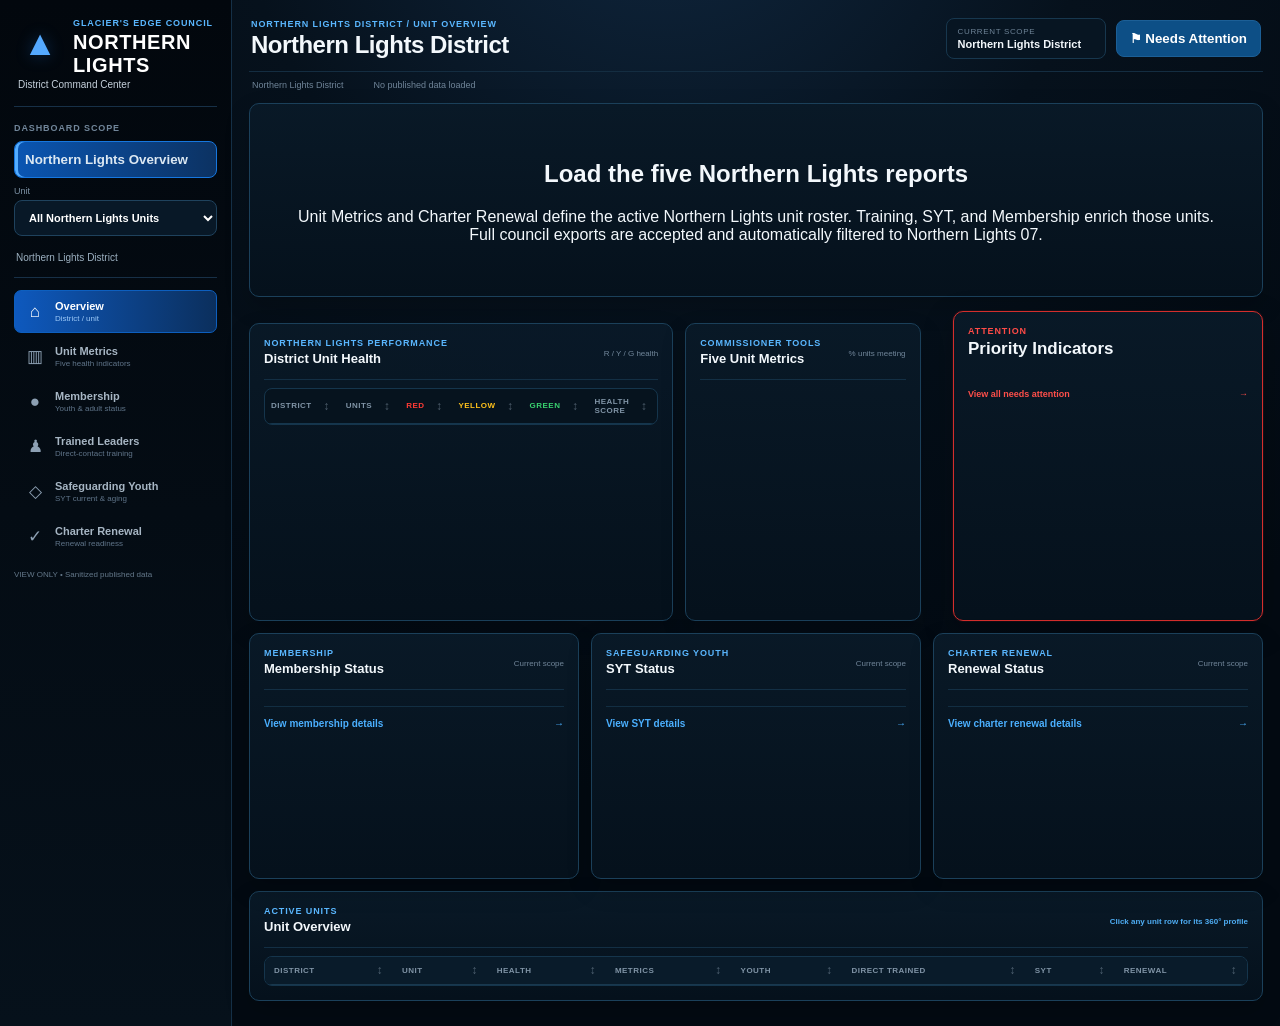
==== commit 146e898c: "Add files via upload" ====
--- a/index.html
+++ b/index.html
@@ -13,7 +13,7 @@
   <div class="overview-core">
     <div id="overviewKpis" class="hero-kpis"></div>
     <div class="overview-middle">
-      <section class="card scorecard-card"><div class="panel-heading"><div><div class="eyebrow">Northern Lights Performance</div><h3>District Unit Health</h3></div><span class="panel-caption">R / Y / G health</span></div><div class="tablewrap clean-table"><table><thead><tr><th>District</th><th>Units</th><th class="r-text">Red</th><th class="y-text">Yellow</th><th class="g-text">Green</th><th>Health Score</th></tr></thead><tbody id="districtRows"></tbody></table></div></section>
+      <section class="card scorecard-card"><div class="panel-heading"><div><div class="eyebrow">Northern Lights Performance</div><h3>District Unit Health</h3></div><span class="panel-caption">R / Y / G health</span></div><div class="tablewrap clean-table"><table><thead><tr><th data-sort-type="text">District</th><th data-sort-type="number">Units</th><th class="r-text" data-sort-type="number">Red</th><th class="y-text" data-sort-type="number">Yellow</th><th class="g-text" data-sort-type="number">Green</th><th data-sort-type="number">Health Score</th></tr></thead><tbody id="districtRows"></tbody></table></div></section>
       <section class="card metrics-summary-card"><div class="panel-heading"><div><div class="eyebrow">Commissioner Tools</div><h3>Five Unit Metrics</h3></div><span class="panel-caption">% units meeting</span></div><div id="overviewMetricBars" class="metric-bars"></div></section>
     </div>
   </div>
@@ -24,11 +24,11 @@
   <section class="card status-card"><div class="panel-heading"><div><div class="eyebrow">Safeguarding Youth</div><h3>SYT Status</h3></div><span class="scope-mini">Current scope</span></div><div id="sytDonut"></div><button class="panel-link" data-target-view="syt" type="button">View SYT details <span>→</span></button></section>
   <section class="card status-card"><div class="panel-heading"><div><div class="eyebrow">Charter Renewal</div><h3>Renewal Status</h3></div><span class="scope-mini">Current scope</span></div><div id="charterDonut"></div><button class="panel-link" data-target-view="charter" type="button">View charter renewal details <span>→</span></button></section>
 </div>
-<section class="card unit-table-card"><div class="panel-heading"><div><div class="eyebrow">Active Units</div><h3>Unit Overview</h3></div><span class="panel-caption">Click any unit row for its 360° profile</span></div><div class="tablewrap"><table><thead><tr><th>District</th><th>Unit</th><th>Health</th><th>Metrics</th><th>Youth</th><th>Direct Trained</th><th>SYT</th><th>Renewal</th></tr></thead><tbody id="unitRows"></tbody></table></div></section>
+<section class="card unit-table-card"><div class="panel-heading"><div><div class="eyebrow">Active Units</div><h3>Unit Overview</h3></div><span class="panel-caption">Click any unit row for its 360° profile</span></div><div class="tablewrap"><table><thead><tr><th data-sort-type="text">District</th><th data-sort-type="unit">Unit</th><th data-sort-type="health">Health</th><th data-sort-type="number">Metrics</th><th data-sort-type="number">Youth</th><th data-sort-type="number">Direct Trained</th><th data-sort-type="number">SYT</th><th data-sort-type="text">Renewal</th></tr></thead><tbody id="unitRows"></tbody></table></div></section>
 </section>
-<section id="metricsView" class="view" hidden><div id="metricsKpis" class="kpis"></div><section class="card"><div class="eyebrow">Five Commissioner Tools Metrics</div><h3>Health Indicators</h3><div id="metricIndicators" class="health-grid"></div></section><section class="card"><div class="tablewrap"><table><thead><tr><th>District</th><th>Unit</th><th>Health</th><th>Score</th><th>Youth</th><th>YOY</th><th>Retention</th><th>Last Contact</th><th>Commissioner</th></tr></thead><tbody id="metricRows"></tbody></table></div></section></section>
-<section id="membershipView" class="view" hidden><div id="membershipKpis" class="kpis"></div><section class="card"><div class="eyebrow">Registration Exposure</div><h3>Membership Aging</h3><div id="membershipBands" class="aging-bands"></div></section><section class="card"><div class="tablewrap"><table><thead><tr><th>District</th><th>Unit</th><th>Youth Current</th><th>Youth ≤30</th><th>Youth Expired</th><th>Adults Current</th><th>Adults ≤30</th><th>Adults Expired</th></tr></thead><tbody id="membershipRows"></tbody></table></div></section></section>
-<section id="trainingView" class="view" hidden><div id="trainingKpis" class="kpis"></div><section class="card"><div class="eyebrow">Direct Contact Training</div><h3>By Program</h3><div id="trainingBars" class="bars"></div></section><section class="card"><div class="tablewrap"><table><thead><tr><th>District</th><th>Unit</th><th>Position / Program</th><th>Direct</th><th>Trained</th><th>Count</th></tr></thead><tbody id="trainingRows"></tbody></table></div></section></section>
-<section id="sytView" class="view" hidden><div id="sytKpis" class="kpis"></div><section class="card"><div class="eyebrow">SYT Aging</div><h3>Registration Records</h3><div id="sytBands" class="aging-bands"></div></section><section class="card"><div class="tablewrap"><table><thead><tr><th>District</th><th>Unit</th><th>Status</th><th>Count</th></tr></thead><tbody id="sytRows"></tbody></table></div></section></section>
-<section id="charterView" class="view" hidden><div id="charterKpis" class="kpis"></div><section class="card"><div class="eyebrow">Renewal Aging</div><h3>Charter Status</h3><div id="charterBands" class="aging-bands"></div></section><section class="card"><div class="tablewrap"><table><thead><tr><th>District</th><th>Unit</th><th>Chartered Organization</th><th>Status</th><th>Expiry</th><th>Youth</th><th>Adults</th></tr></thead><tbody id="charterRows"></tbody></table></div></section></section>
+<section id="metricsView" class="view" hidden><div id="metricsKpis" class="kpis"></div><section class="card"><div class="eyebrow">Five Commissioner Tools Metrics</div><h3>Health Indicators</h3><div id="metricIndicators" class="health-grid"></div></section><section class="card"><div class="tablewrap"><table><thead><tr><th data-sort-type="text">District</th><th data-sort-type="unit">Unit</th><th data-sort-type="health">Health</th><th data-sort-type="number">Score</th><th data-sort-type="number">Youth</th><th data-sort-type="number">YOY</th><th data-sort-type="number">Retention</th><th data-sort-type="date">Last Contact</th><th data-sort-type="text">Commissioner</th></tr></thead><tbody id="metricRows"></tbody></table></div></section></section>
+<section id="membershipView" class="view" hidden><div id="membershipKpis" class="kpis"></div><section class="card"><div class="eyebrow">Registration Exposure</div><h3>Membership Aging</h3><div id="membershipBands" class="aging-bands"></div></section><section class="card"><div class="tablewrap"><table><thead><tr><th data-sort-type="text">District</th><th data-sort-type="unit">Unit</th><th data-sort-type="number">Youth Current</th><th data-sort-type="number">Youth ≤30</th><th data-sort-type="number">Youth Expired</th><th data-sort-type="number">Adults Current</th><th data-sort-type="number">Adults ≤30</th><th data-sort-type="number">Adults Expired</th></tr></thead><tbody id="membershipRows"></tbody></table></div></section></section>
+<section id="trainingView" class="view" hidden><div id="trainingKpis" class="kpis"></div><section class="card"><div class="eyebrow">Direct Contact Training</div><h3>By Program</h3><div id="trainingBars" class="bars"></div></section><section class="card"><div class="tablewrap"><table><thead><tr><th data-sort-type="text">District</th><th data-sort-type="unit">Unit</th><th data-sort-type="text">Position / Program</th><th data-sort-type="yesno">Direct</th><th data-sort-type="yesno">Trained</th><th data-sort-type="number">Count</th></tr></thead><tbody id="trainingRows"></tbody></table></div></section></section>
+<section id="sytView" class="view" hidden><div id="sytKpis" class="kpis"></div><section class="card"><div class="eyebrow">SYT Aging</div><h3>Registration Records</h3><div id="sytBands" class="aging-bands"></div></section><section class="card"><div class="tablewrap"><table><thead><tr><th data-sort-type="text">District</th><th data-sort-type="unit">Unit</th><th data-sort-type="syt">Status</th><th data-sort-type="number">Count</th></tr></thead><tbody id="sytRows"></tbody></table></div></section></section>
+<section id="charterView" class="view" hidden><div id="charterKpis" class="kpis"></div><section class="card"><div class="eyebrow">Renewal Aging</div><h3>Charter Status</h3><div id="charterBands" class="aging-bands"></div></section><section class="card"><div class="tablewrap"><table><thead><tr><th data-sort-type="text">District</th><th data-sort-type="unit">Unit</th><th data-sort-type="text">Chartered Organization</th><th data-sort-type="text">Status</th><th data-sort-type="date">Expiry</th><th data-sort-type="number">Youth</th><th data-sort-type="number">Adults</th></tr></thead><tbody id="charterRows"></tbody></table></div></section></section>
 </main></div><script src="data.js"></script><script src="script.js"></script></body></html>
--- a/style.css
+++ b/style.css
@@ -32,3 +32,25 @@
 .metric-filter-banner button{border:1px solid #3d7fba;border-radius:8px;background:#123b5d;color:#fff;font-weight:700;padding:8px 12px;cursor:pointer}
 .metric-filter-banner button:hover{background:#18507d}
 .empty-filter-row{text-align:center!important;padding:28px!important;color:#9eb9cf!important;font-style:italic}
+
+/* v12.7 clickable dashboard KPI filters */
+.kpi-filter{position:relative;width:100%;text-align:left;color:inherit;font:inherit;cursor:pointer;appearance:none;transition:border-color .16s ease,background .16s ease,transform .16s ease}
+.kpi-filter .kpi-arrow{position:absolute;right:10px;top:9px;font-style:normal;font-size:18px;color:#61829c;transition:color .16s ease,transform .16s ease}
+.kpi-filter:hover{border-color:#438bc2;background:#0a2031;transform:translateY(-1px)}
+.kpi-filter:hover .kpi-arrow{color:#8bc8f5;transform:translateX(2px)}
+.kpi-filter:focus-visible{outline:2px solid #69bfff;outline-offset:2px}
+.kpi-filter.selected{border-color:#5eb9ff;box-shadow:inset 0 0 0 1px #2e7db6;background:#0b263b}
+.kpi-filter.selected.green{border-color:var(--green);box-shadow:inset 0 0 0 1px #267344;background:#0a281a}
+.kpi-filter.selected.yellow{border-color:var(--yellow);box-shadow:inset 0 0 0 1px #8a671b;background:#2a2109}
+.kpi-filter.selected.red{border-color:var(--red);box-shadow:inset 0 0 0 1px #8d3436;background:#2b1215}
+.kpi-filter-banner{margin-top:-4px;margin-bottom:12px}
+
+
+/* v12.8 sortable table headers */
+th.sortable-th{cursor:pointer;user-select:none;position:relative;padding-right:28px!important;transition:background .15s ease,color .15s ease}
+th.sortable-th::after{content:'↕';position:absolute;right:10px;top:50%;transform:translateY(-50%);font-size:12px;color:var(--muted);opacity:.55}
+th.sortable-th:hover,th.sortable-th:focus{background:#162b40;color:#fff;outline:none}
+th.sortable-th:focus-visible{box-shadow:inset 0 0 0 2px var(--blue)}
+th.sortable-th.sort-asc::after{content:'▲';color:var(--blue);opacity:1}
+th.sortable-th.sort-desc::after{content:'▼';color:var(--blue);opacity:1}
+th.sortable-th[aria-sort="ascending"],th.sortable-th[aria-sort="descending"]{color:#fff;background:#13283d}
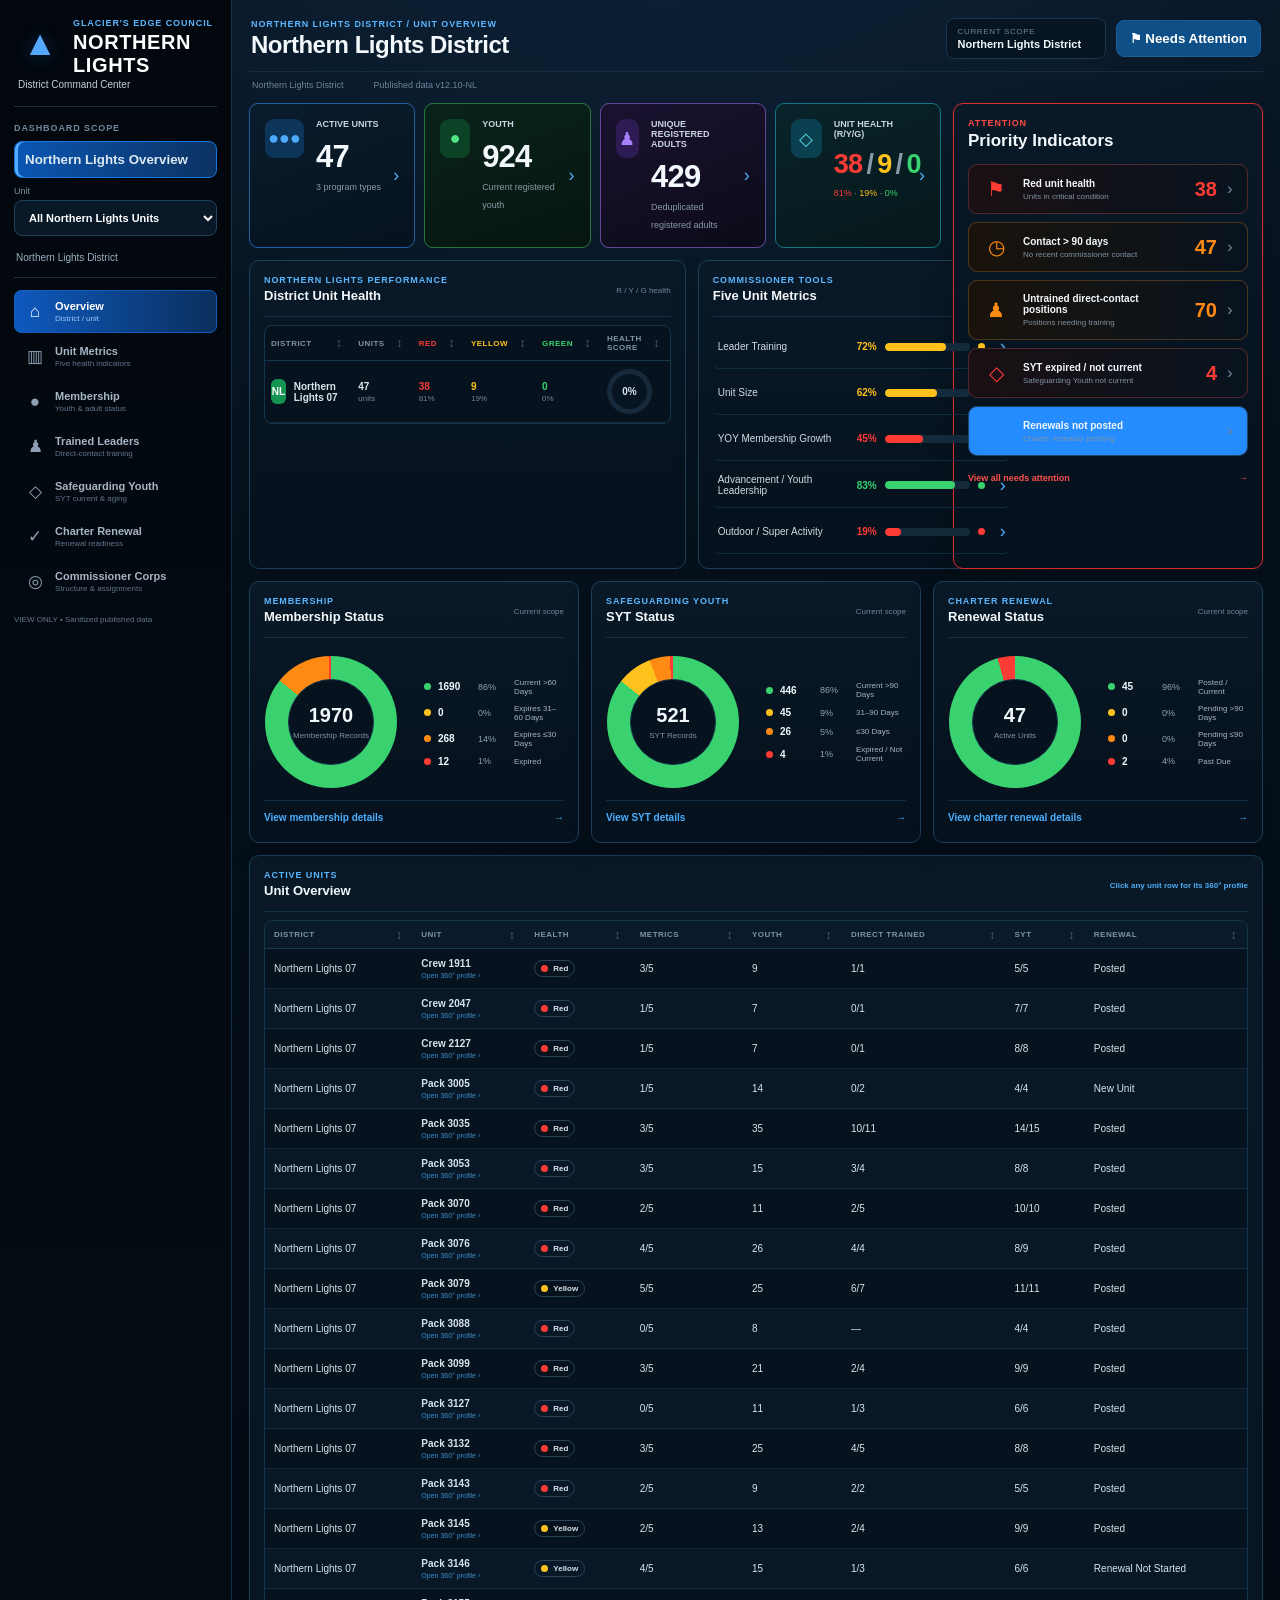
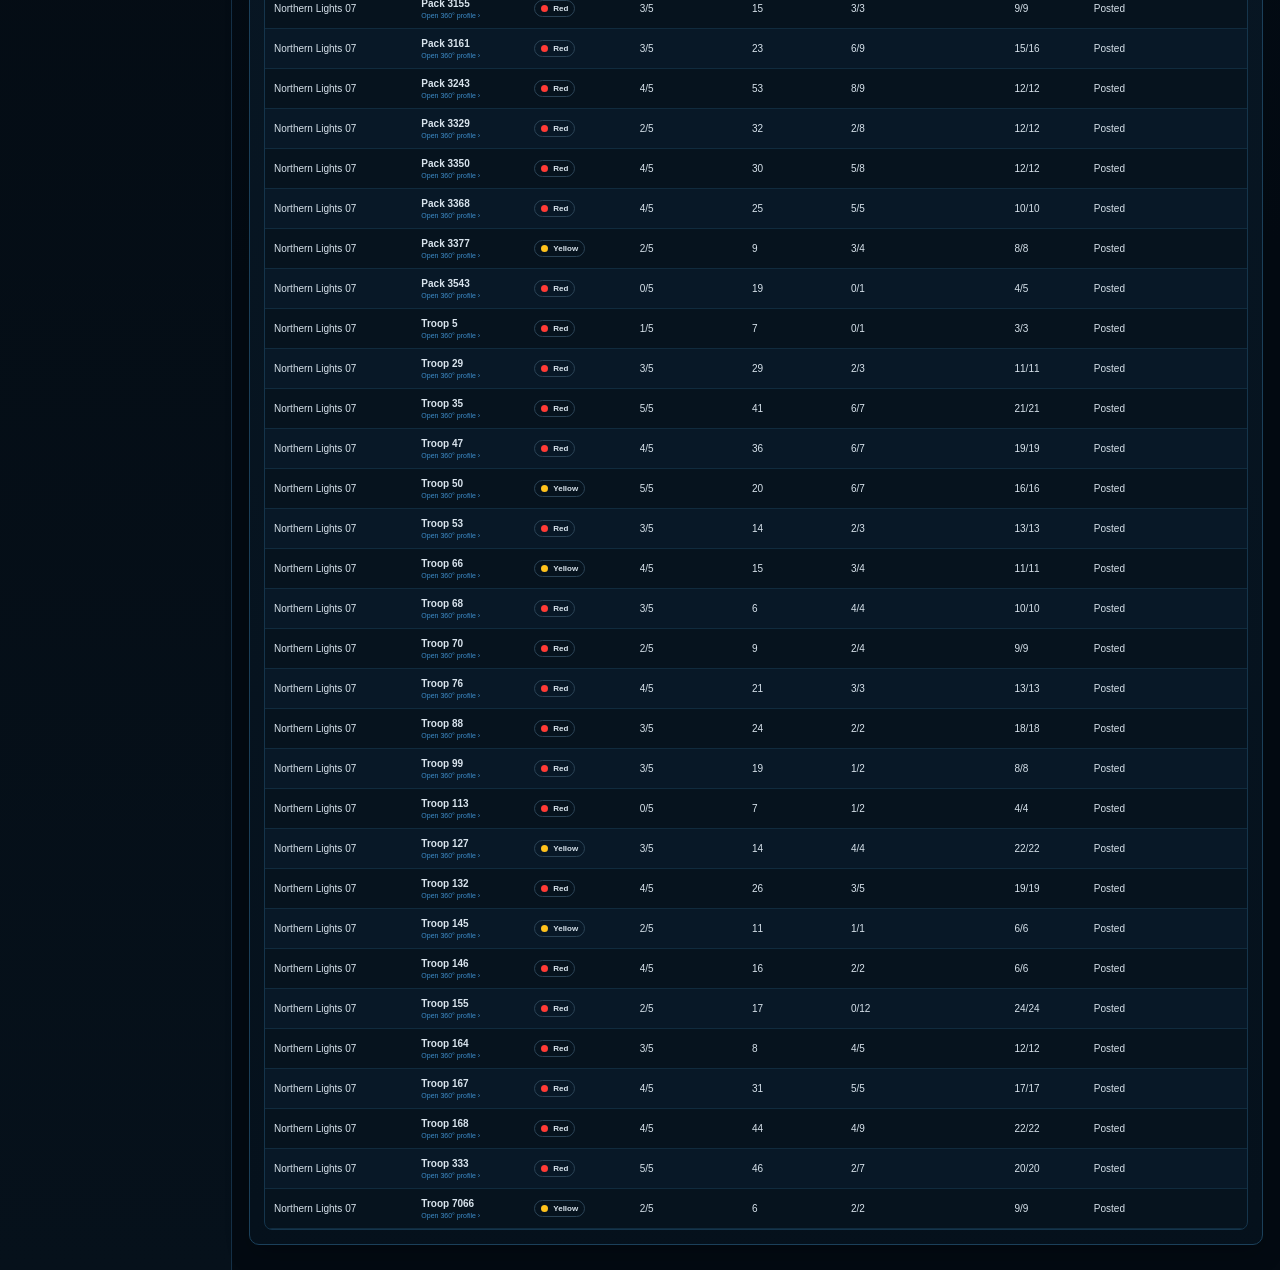
==== commit e0204d2f: "Add files via upload" ====
--- a/index.html
+++ b/index.html
@@ -1,7 +1,7 @@
 <!doctype html><html lang="en"><head><meta charset="utf-8"><meta name="viewport" content="width=device-width,initial-scale=1"><title>Northern Lights District Command Center</title><link rel="stylesheet" href="style.css"></head><body class="viewer">
 <div class="app"><aside class="sidebar"><div class="brand"><div class="eyebrow">Glacier's Edge Council</div><h1>NORTHERN LIGHTS</h1><p>District Command Center</p></div>
 <div class="scope-panel"><div class="file-title">Dashboard Scope</div><button id="councilScopeBtn" class="scope-btn active">Northern Lights Overview</button><label>Unit<select id="unitSelect"><option value="">All Northern Lights Units</option></select></label><div id="scopeLabel" class="scope-label">Northern Lights District</div></div>
-<nav><button class="nav active" data-view="overview"><span class="nav-icon">⌂</span><span><b>Overview</b><small>District / unit</small></span></button><button class="nav" data-view="metrics"><span class="nav-icon">▥</span><span><b>Unit Metrics</b><small>Five health indicators</small></span></button><button class="nav" data-view="membership"><span class="nav-icon">●</span><span><b>Membership</b><small>Youth & adult status</small></span></button><button class="nav" data-view="training"><span class="nav-icon">♟</span><span><b>Trained Leaders</b><small>Direct-contact training</small></span></button><button class="nav" data-view="syt"><span class="nav-icon">◇</span><span><b>Safeguarding Youth</b><small>SYT current & aging</small></span></button><button class="nav" data-view="charter"><span class="nav-icon">✓</span><span><b>Charter Renewal</b><small>Renewal readiness</small></span></button></nav>
+<nav><button class="nav active" data-view="overview"><span class="nav-icon">⌂</span><span><b>Overview</b><small>District / unit</small></span></button><button class="nav" data-view="metrics"><span class="nav-icon">▥</span><span><b>Unit Metrics</b><small>Five health indicators</small></span></button><button class="nav" data-view="membership"><span class="nav-icon">●</span><span><b>Membership</b><small>Youth & adult status</small></span></button><button class="nav" data-view="training"><span class="nav-icon">♟</span><span><b>Trained Leaders</b><small>Direct-contact training</small></span></button><button class="nav" data-view="syt"><span class="nav-icon">◇</span><span><b>Safeguarding Youth</b><small>SYT current & aging</small></span></button><button class="nav" data-view="charter"><span class="nav-icon">✓</span><span><b>Charter Renewal</b><small>Renewal readiness</small></span></button><button class="nav" data-view="commissioners"><span class="nav-icon">◎</span><span><b>Commissioner Corps</b><small>Structure & assignments</small></span></button></nav>
 <div id="adminSources" class="file-panel"><div class="file-title">Northern Lights Data Sources</div><label class="filebox"><span><b>Unit Metrics</b><small id="metricsStatus">Not loaded</small></span><input id="metricsFile" type="file" accept=".csv"><i>Upload</i></label><label class="filebox"><span><b>Trained Leaders</b><small id="trainingStatus">Not loaded</small></span><input id="trainingFile" type="file" accept=".csv"><i>Upload</i></label><label class="filebox"><span><b>Safeguarding Youth</b><small id="sytStatus">Not loaded</small></span><input id="sytFile" type="file" accept=".csv"><i>Upload</i></label><label class="filebox"><span><b>Charter Renewal</b><small id="charterStatus">Not loaded</small></span><input id="charterFile" type="file" accept=".csv"><i>Upload</i></label><label class="filebox"><span><b>Membership</b><small id="membershipStatus">Not loaded</small></span><input id="membershipFile" type="file" accept=".csv"><i>Upload</i></label></div>
 <div id="viewerNote" class="privacy" hidden>VIEW ONLY • Sanitized published data</div><div id="adminNote" class="privacy">ADMIN • CSVs stay in this browser</div></aside>
 <main class="main"><header class="topbar"><div class="command-title"><div id="viewEyebrow" class="eyebrow">Northern Lights Overview</div><h2 id="viewTitle">Northern Lights District</h2></div><div class="top-actions"><div class="scope-readout"><span>Current Scope</span><strong id="scopeTop">Northern Lights District</strong></div><button id="attentionBtn" class="attention-toggle"><span>⚑</span> Needs Attention</button></div></header><div class="meta"><span id="metaScope">Northern Lights District</span><span id="metaDate"></span><span id="dataState"></span></div>
@@ -31,4 +31,94 @@
 <section id="trainingView" class="view" hidden><div id="trainingKpis" class="kpis"></div><section class="card"><div class="eyebrow">Direct Contact Training</div><h3>By Program</h3><div id="trainingBars" class="bars"></div></section><section class="card"><div class="tablewrap"><table><thead><tr><th data-sort-type="text">District</th><th data-sort-type="unit">Unit</th><th data-sort-type="text">Position / Program</th><th data-sort-type="yesno">Direct</th><th data-sort-type="yesno">Trained</th><th data-sort-type="number">Count</th></tr></thead><tbody id="trainingRows"></tbody></table></div></section></section>
 <section id="sytView" class="view" hidden><div id="sytKpis" class="kpis"></div><section class="card"><div class="eyebrow">SYT Aging</div><h3>Registration Records</h3><div id="sytBands" class="aging-bands"></div></section><section class="card"><div class="tablewrap"><table><thead><tr><th data-sort-type="text">District</th><th data-sort-type="unit">Unit</th><th data-sort-type="syt">Status</th><th data-sort-type="number">Count</th></tr></thead><tbody id="sytRows"></tbody></table></div></section></section>
 <section id="charterView" class="view" hidden><div id="charterKpis" class="kpis"></div><section class="card"><div class="eyebrow">Renewal Aging</div><h3>Charter Status</h3><div id="charterBands" class="aging-bands"></div></section><section class="card"><div class="tablewrap"><table><thead><tr><th data-sort-type="text">District</th><th data-sort-type="unit">Unit</th><th data-sort-type="text">Chartered Organization</th><th data-sort-type="text">Status</th><th data-sort-type="date">Expiry</th><th data-sort-type="number">Youth</th><th data-sort-type="number">Adults</th></tr></thead><tbody id="charterRows"></tbody></table></div></section></section>
+
+<section id="commissionersView" class="view" hidden>
+  <div class="commissioner-hero card">
+    <div>
+      <div class="eyebrow">Northern Lights District</div>
+      <h2>Commissioner Structure</h2>
+      <p>Supporting Strong Units Across Our District</p>
+      <small>A comprehensive view of commissioner leadership, regional coverage, unit assignments, Roundtable support, and recruiting needs.</small>
+    </div>
+    <div class="commissioner-summary">
+      <div><strong>1</strong><span>District Commissioner</span></div>
+      <div><strong>3</strong><span>Assistant District Commissioners</span></div>
+      <div><strong>15</strong><span>Unit Commissioners / Open Roles</span></div>
+      <div><strong>47</strong><span>Units Served</span></div>
+    </div>
+  </div>
+
+  <div class="commissioner-layout">
+    <div class="commissioner-main">
+      <section class="card leader-card">
+        <div class="panel-heading"><div><div class="eyebrow">District Leadership</div><h3>District Commissioner</h3></div><span class="leadership-badge">Districtwide</span></div>
+        <div class="leader-profile">
+          <div class="leader-initials">CB</div>
+          <div><h3>Chad Brummund</h3><p>Leads the commissioner corps and ensures consistent service across all regions.</p></div>
+        </div>
+        <div class="responsibility-grid">
+          <span>Recruit & train commissioners</span><span>Ensure unit visits & support</span><span>Coordinate with district leadership</span><span>Support unit retention efforts</span>
+        </div>
+      </section>
+
+      <section class="card">
+        <div class="panel-heading"><div><div class="eyebrow">Regional Coverage</div><h3>Assistant District Commissioners & Unit Assignments</h3></div><span class="panel-caption">Click a unit to open its 360° profile</span></div>
+        <div class="region-grid">
+          <article class="region-card">
+            <div class="region-head"><div><span class="region-dot east"></span><b>Eastern Central Region</b></div><span class="recruiting-badge">ADC Recruiting</span></div>
+            <div class="commissioner-assignment"><strong>Michael Wallace</strong><div class="assignment-units" data-units="P3145,T145,T76,P3076"></div></div>
+            <div class="commissioner-assignment"><strong>Dennis Tiedt</strong><div class="assignment-units" data-units="P3088,T88"></div></div>
+            <div class="commissioner-assignment"><strong>Steven Kimball</strong><div class="assignment-units" data-units="P3005,T5,P3127,T127,T146"></div></div>
+          </article>
+          <article class="region-card">
+            <div class="region-head"><div><span class="region-dot northcentral"></span><b>North Central Region</b></div><span class="recruiting-badge">ADC Recruiting</span></div>
+            <div class="commissioner-assignment open"><strong>Open Unit Commissioner</strong><div class="assignment-units" data-units="P3143,P3243,P3543,P3099,T99"></div></div>
+            <div class="commissioner-assignment open"><strong>Open Unit Commissioner</strong><div class="assignment-units" data-units="T35,P3035,T155,P3155"></div></div>
+            <div class="commissioner-assignment open"><strong>Open Unit Commissioner</strong><div class="assignment-units" data-units="T47,T68,T333,P3368"></div></div>
+          </article>
+          <article class="region-card">
+            <div class="region-head"><div><span class="region-dot south"></span><b>Southern Region</b></div><span class="filled-badge">ADC Jerry Pfeffer</span></div>
+            <div class="commissioner-assignment"><strong>Jeanne Braun</strong><div class="assignment-units" data-units="P3132,T132"></div></div>
+            <div class="commissioner-assignment"><strong>Kris Whitman</strong><div class="assignment-units" data-units="P3329,T29"></div></div>
+            <div class="commissioner-assignment"><strong>Amy Steinmetz</strong><div class="assignment-units" data-units="P3161,T50,T168"></div></div>
+            <div class="commissioner-assignment"><strong>Dan Maahs</strong><div class="assignment-units" data-units="T53"></div></div>
+            <div class="commissioner-assignment"><strong>Jim Kleckner</strong><div class="assignment-units" data-units="P3053,T164,P3350,T167"></div></div>
+          </article>
+          <article class="region-card">
+            <div class="region-head"><div><span class="region-dot north"></span><b>Northern Region</b></div><span class="filled-badge">ADC Melissa Hall</span></div>
+            <div class="commissioner-assignment"><strong>Mary Bobiak</strong><div class="assignment-units" data-units="P3070,T70,P3079,T66,T7066"></div></div>
+            <div class="commissioner-assignment"><strong>Cory Skolaski</strong><div class="assignment-units" data-units="P3377"></div></div>
+            <div class="commissioner-assignment"><strong>Amber Skolaski</strong><div class="assignment-units" data-units="T113"></div></div>
+          </article>
+        </div>
+      </section>
+    </div>
+
+    <aside class="commissioner-side">
+      <section class="card support-card">
+        <div class="eyebrow">Roundtable Leadership</div><h3>Just-in-Time Leader Support</h3>
+        <p>Program ideas, training, resources, and networking for unit leaders.</p>
+        <div class="support-person"><span>ADC – Roundtables</span><strong>Sarina Brummund</strong></div>
+        <div class="support-person"><span>Roundtable Commissioners</span><strong>Cory Skolaski<br>Amy Steinmetz</strong></div>
+        <div class="support-person"><span>Assistant Roundtable Commissioners</span><strong>Greg Porter<br>Allen Porter</strong></div>
+      </section>
+      <section class="card support-card">
+        <div class="eyebrow">Venture Crew Support</div><h3>ADC – Venture Crews</h3>
+        <div class="support-person"><strong>Dennis Tiedt</strong></div>
+        <p>High adventure • Leadership development • Specialized skills • Service & community involvement</p>
+        <div class="crew-links assignment-units" data-units="C1911,C2047,C2127"></div>
+      </section>
+      <section class="card mission-card">
+        <div class="eyebrow">Our Mission</div><h3>Strong Units Through Service</h3>
+        <ul><li>Support quality unit programs</li><li>Provide regular contact and guidance</li><li>Solve problems quickly</li><li>Strengthen communication across all units</li></ul>
+      </section>
+      <section class="card recruiting-card">
+        <div class="eyebrow red-eyebrow">Join the Team</div><h3>Commissioners Needed</h3>
+        <p>We are actively recruiting Commissioners so every Northern Lights unit receives consistent support.</p>
+        <a href="mailto:scoutdadchad@gmail.com">scoutdadchad@gmail.com</a>
+      </section>
+    </aside>
+  </div>
+</section>
+
 </main></div><script src="data.js"></script><script src="script.js"></script></body></html>
--- a/style.css
+++ b/style.css
@@ -54,3 +54,23 @@
 th.sortable-th.sort-asc::after{content:'▲';color:var(--blue);opacity:1}
 th.sortable-th.sort-desc::after{content:'▼';color:var(--blue);opacity:1}
 th.sortable-th[aria-sort="ascending"],th.sortable-th[aria-sort="descending"]{color:#fff;background:#13283d}
+
+/* v12.8.1 KPI interaction reinforcement */
+.kpi-filter{pointer-events:auto;cursor:pointer}
+.kpi-filter>*{pointer-events:none}
+.kpi-filter:focus-visible{outline:2px solid var(--blue);outline-offset:2px}
+
+
+/* v12.10 Commissioner Structure */
+.commissioner-hero{display:grid;grid-template-columns:1.1fr 1fr;gap:24px;align-items:center;padding:26px}
+.commissioner-hero h2{font-size:30px;margin:4px 0}.commissioner-hero p{font-size:18px;color:#d8e7f5;margin:4px 0}.commissioner-hero small{color:var(--muted);line-height:1.5}
+.commissioner-summary{display:grid;grid-template-columns:repeat(4,1fr);gap:10px}.commissioner-summary div{background:#0a1725;border:1px solid var(--line);border-radius:12px;padding:15px 10px;text-align:center}.commissioner-summary strong{display:block;font-size:27px;color:#79c2ff}.commissioner-summary span{font-size:11px;color:var(--muted);line-height:1.25;display:block;margin-top:4px}
+.commissioner-layout{display:grid;grid-template-columns:minmax(0,2.2fr) minmax(260px,.8fr);gap:16px}.commissioner-main,.commissioner-side{display:grid;gap:16px;align-content:start}
+.leader-profile{display:flex;gap:16px;align-items:center;margin:14px 0 18px}.leader-initials{width:58px;height:58px;border-radius:50%;display:grid;place-items:center;background:#12314d;border:1px solid #2f6e9e;color:#9bd2ff;font-weight:900;font-size:19px}.leader-profile h3{margin:0 0 4px}.leader-profile p{margin:0;color:var(--muted)}
+.leadership-badge,.filled-badge,.recruiting-badge{border-radius:999px;padding:5px 9px;font-size:11px;font-weight:800;white-space:nowrap}.leadership-badge,.filled-badge{background:#0d3425;color:#72e5a3;border:1px solid #1c6846}.recruiting-badge{background:#3a2411;color:#ffd083;border:1px solid #805422}
+.responsibility-grid{display:grid;grid-template-columns:repeat(4,1fr);gap:8px}.responsibility-grid span{padding:10px;border:1px solid var(--line);border-radius:9px;background:#0a1725;color:#c8d8e8;font-size:12px}
+.region-grid{display:grid;grid-template-columns:repeat(2,minmax(0,1fr));gap:12px;margin-top:14px}.region-card{background:#0a1725;border:1px solid var(--line);border-radius:12px;padding:14px}.region-head{display:flex;justify-content:space-between;gap:8px;align-items:center;padding-bottom:10px;border-bottom:1px solid var(--line)}.region-head>div{display:flex;align-items:center;gap:8px}.region-dot{width:9px;height:9px;border-radius:50%;display:inline-block;background:#4da3e6}.region-dot.south{background:#38d178}.region-dot.north{background:#a984ff}.region-dot.northcentral{background:#f5bd45}
+.commissioner-assignment{padding:10px 0;border-bottom:1px solid rgba(143,165,186,.13)}.commissioner-assignment:last-child{border-bottom:0}.commissioner-assignment strong{font-size:12px;color:#edf5fc}.commissioner-assignment.open strong{color:#f5bd45}
+.assignment-units{display:flex;gap:6px;flex-wrap:wrap;margin-top:7px}.unit-assignment-btn{border:1px solid #2a4964;background:#10263a;color:#9fd2fb;border-radius:999px;padding:5px 8px;font-size:11px;font-weight:800;cursor:pointer}.unit-assignment-btn:hover{border-color:#79c2ff;background:#163552}.unit-assignment-btn.missing{opacity:.55;cursor:default}
+.support-card p,.mission-card li,.recruiting-card p{color:var(--muted);font-size:12px;line-height:1.55}.support-person{padding:10px 0;border-bottom:1px solid var(--line)}.support-person span{display:block;color:var(--muted);font-size:10px;text-transform:uppercase;letter-spacing:.08em;margin-bottom:3px}.support-person strong{font-size:13px}.mission-card ul{padding-left:18px}.recruiting-card{border-color:#573238}.recruiting-card a{color:#79c2ff;font-weight:800;text-decoration:none}
+@media(max-width:1100px){.commissioner-hero,.commissioner-layout{grid-template-columns:1fr}.commissioner-summary{grid-template-columns:repeat(2,1fr)}}@media(max-width:700px){.region-grid,.responsibility-grid{grid-template-columns:1fr}.commissioner-summary{grid-template-columns:repeat(2,1fr)}}
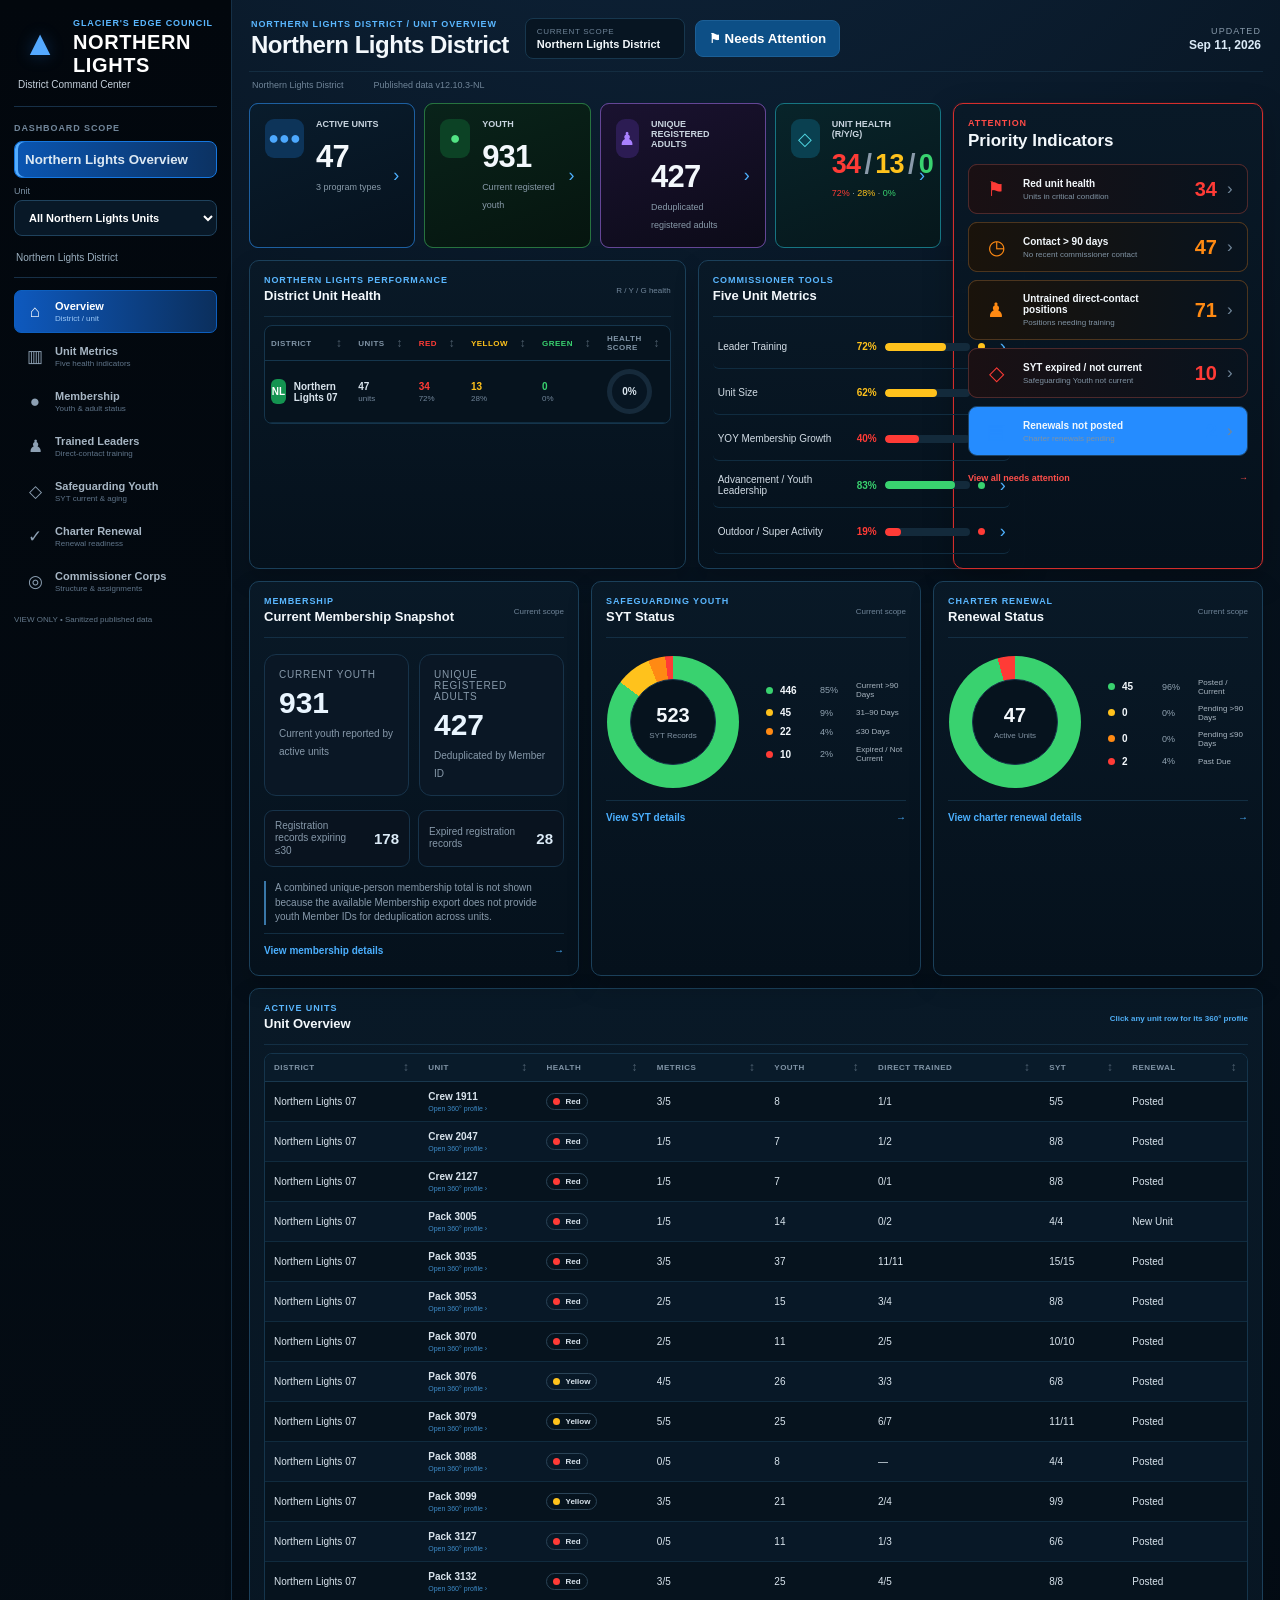
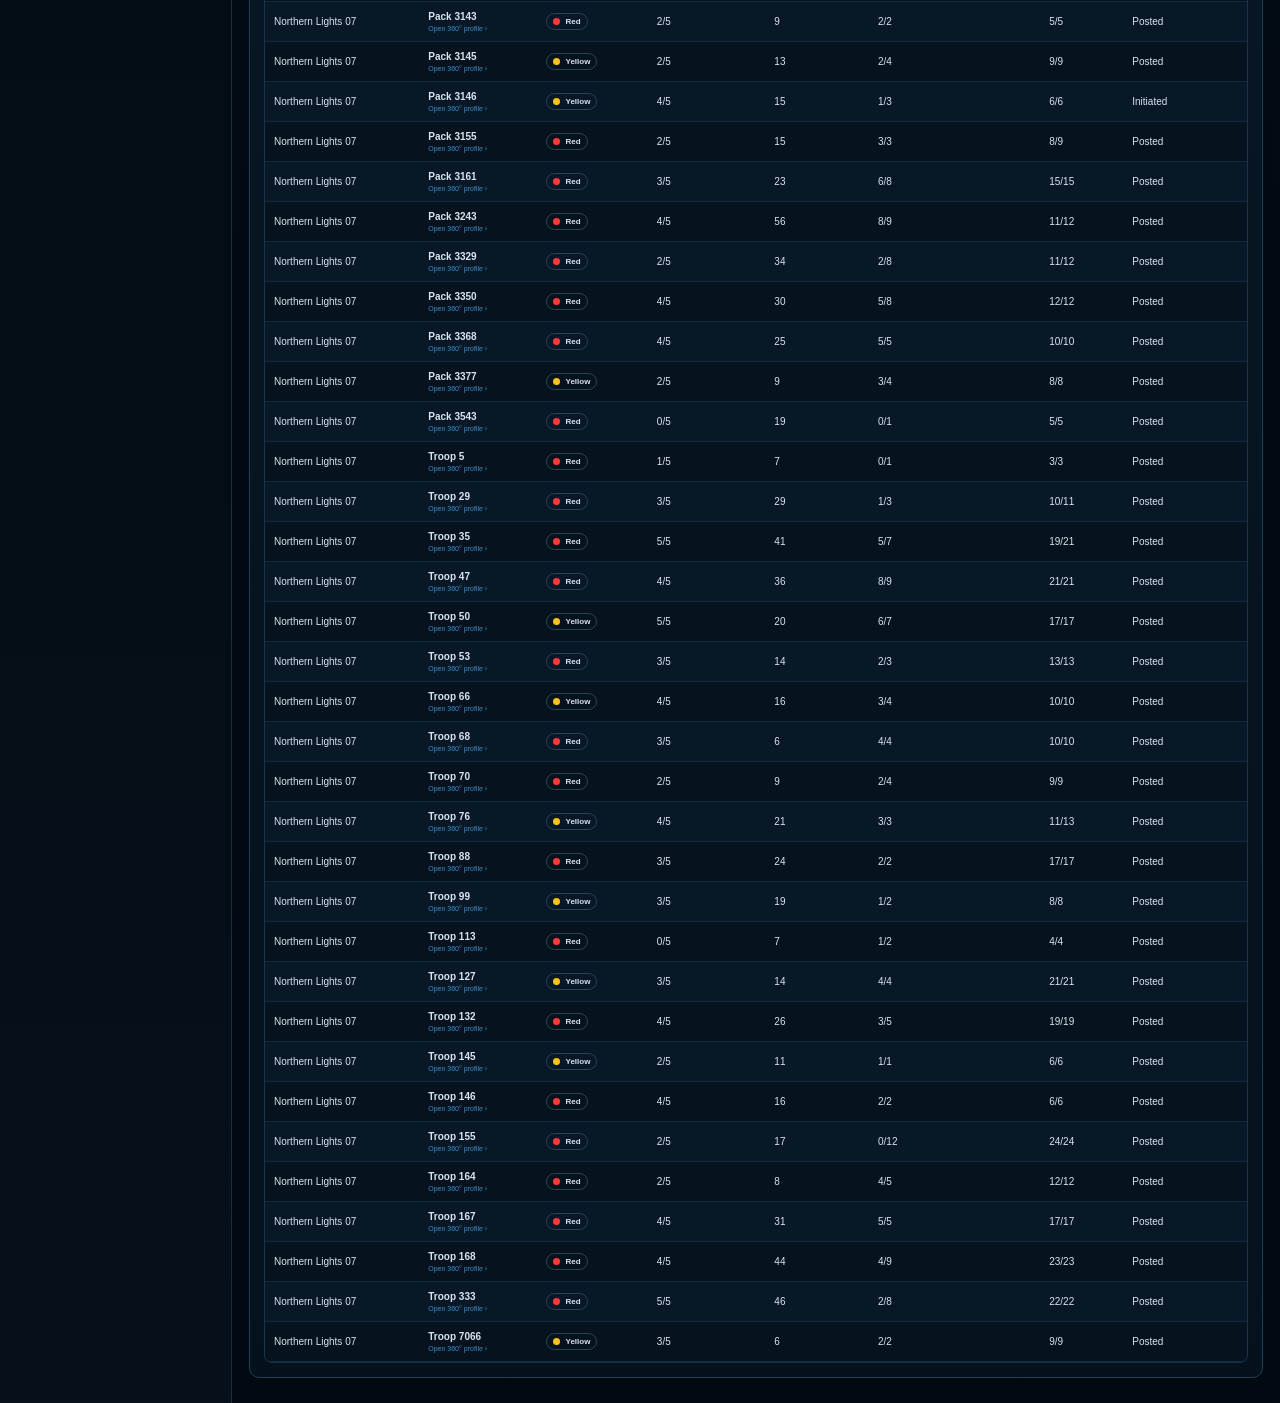
==== commit ae0481cb: "Add files via upload" ====
--- a/index.html
+++ b/index.html
@@ -4,7 +4,7 @@
 <nav><button class="nav active" data-view="overview"><span class="nav-icon">⌂</span><span><b>Overview</b><small>District / unit</small></span></button><button class="nav" data-view="metrics"><span class="nav-icon">▥</span><span><b>Unit Metrics</b><small>Five health indicators</small></span></button><button class="nav" data-view="membership"><span class="nav-icon">●</span><span><b>Membership</b><small>Youth & adult status</small></span></button><button class="nav" data-view="training"><span class="nav-icon">♟</span><span><b>Trained Leaders</b><small>Direct-contact training</small></span></button><button class="nav" data-view="syt"><span class="nav-icon">◇</span><span><b>Safeguarding Youth</b><small>SYT current & aging</small></span></button><button class="nav" data-view="charter"><span class="nav-icon">✓</span><span><b>Charter Renewal</b><small>Renewal readiness</small></span></button><button class="nav" data-view="commissioners"><span class="nav-icon">◎</span><span><b>Commissioner Corps</b><small>Structure & assignments</small></span></button></nav>
 <div id="adminSources" class="file-panel"><div class="file-title">Northern Lights Data Sources</div><label class="filebox"><span><b>Unit Metrics</b><small id="metricsStatus">Not loaded</small></span><input id="metricsFile" type="file" accept=".csv"><i>Upload</i></label><label class="filebox"><span><b>Trained Leaders</b><small id="trainingStatus">Not loaded</small></span><input id="trainingFile" type="file" accept=".csv"><i>Upload</i></label><label class="filebox"><span><b>Safeguarding Youth</b><small id="sytStatus">Not loaded</small></span><input id="sytFile" type="file" accept=".csv"><i>Upload</i></label><label class="filebox"><span><b>Charter Renewal</b><small id="charterStatus">Not loaded</small></span><input id="charterFile" type="file" accept=".csv"><i>Upload</i></label><label class="filebox"><span><b>Membership</b><small id="membershipStatus">Not loaded</small></span><input id="membershipFile" type="file" accept=".csv"><i>Upload</i></label></div>
 <div id="viewerNote" class="privacy" hidden>VIEW ONLY • Sanitized published data</div><div id="adminNote" class="privacy">ADMIN • CSVs stay in this browser</div></aside>
-<main class="main"><header class="topbar"><div class="command-title"><div id="viewEyebrow" class="eyebrow">Northern Lights Overview</div><h2 id="viewTitle">Northern Lights District</h2></div><div class="top-actions"><div class="scope-readout"><span>Current Scope</span><strong id="scopeTop">Northern Lights District</strong></div><button id="attentionBtn" class="attention-toggle"><span>⚑</span> Needs Attention</button></div></header><div class="meta"><span id="metaScope">Northern Lights District</span><span id="metaDate"></span><span id="dataState"></span></div>
+<main class="main"><header class="topbar"><div class="command-title"><div id="viewEyebrow" class="eyebrow">Northern Lights Overview</div><h2 id="viewTitle">Northern Lights District</h2></div><div class="top-actions"><div class="scope-readout"><span>Current Scope</span><strong id="scopeTop">Northern Lights District</strong></div><button id="attentionBtn" class="attention-toggle"><span>⚑</span> Needs Attention</button></div><div class="updated-date"><span>Updated</span><strong id="dashboardUpdatedDate">—</strong></div></header><div class="meta"><span id="metaScope">Northern Lights District</span><span id="metaDate"></span><span id="dataState"></span></div>
 <section id="emptyState" class="empty card"><h2>Load the five Northern Lights reports</h2><p>Unit Metrics and Charter Renewal define the active Northern Lights unit roster. Training, SYT, and Membership enrich those units. Full council exports are accepted and automatically filtered to Northern Lights 07.</p></section>
 <section id="publishPanel" class="card publish-panel"><div class="section-head"><div><div class="eyebrow">Viewer Publishing</div><h3>Generate Sanitized Viewer data.js</h3><p>Publishes unit and district aggregates only; names, member IDs, email, phone, and addresses are excluded.</p></div><button id="publishBtn" class="publish-btn">Generate Viewer data.js</button></div><div id="publishStatus" class="muted">Load Northern Lights reports first.</div></section>
 <section id="overviewView" class="view" hidden>
@@ -20,17 +20,17 @@
   <aside class="card priority-panel"><div class="priority-heading"><div class="eyebrow red-eyebrow">Attention</div><h3>Priority Indicators</h3></div><div id="priorityList" class="priority-stack"></div><button id="priorityAction" class="priority-action" type="button">View all needs attention <span>→</span></button></aside>
 </div>
 <div class="status-grid">
-  <section class="card status-card"><div class="panel-heading"><div><div class="eyebrow">Membership</div><h3>Membership Status</h3></div><span class="scope-mini">Current scope</span></div><div id="membershipDonut"></div><button class="panel-link" data-target-view="membership" type="button">View membership details <span>→</span></button></section>
+  <section class="card status-card"><div class="panel-heading"><div><div class="eyebrow">Membership</div><h3>Current Membership Snapshot</h3></div><span class="scope-mini">Current scope</span></div><div id="membershipDonut"></div><button class="panel-link" data-target-view="membership" type="button">View membership details <span>→</span></button></section>
   <section class="card status-card"><div class="panel-heading"><div><div class="eyebrow">Safeguarding Youth</div><h3>SYT Status</h3></div><span class="scope-mini">Current scope</span></div><div id="sytDonut"></div><button class="panel-link" data-target-view="syt" type="button">View SYT details <span>→</span></button></section>
   <section class="card status-card"><div class="panel-heading"><div><div class="eyebrow">Charter Renewal</div><h3>Renewal Status</h3></div><span class="scope-mini">Current scope</span></div><div id="charterDonut"></div><button class="panel-link" data-target-view="charter" type="button">View charter renewal details <span>→</span></button></section>
 </div>
 <section class="card unit-table-card"><div class="panel-heading"><div><div class="eyebrow">Active Units</div><h3>Unit Overview</h3></div><span class="panel-caption">Click any unit row for its 360° profile</span></div><div class="tablewrap"><table><thead><tr><th data-sort-type="text">District</th><th data-sort-type="unit">Unit</th><th data-sort-type="health">Health</th><th data-sort-type="number">Metrics</th><th data-sort-type="number">Youth</th><th data-sort-type="number">Direct Trained</th><th data-sort-type="number">SYT</th><th data-sort-type="text">Renewal</th></tr></thead><tbody id="unitRows"></tbody></table></div></section>
 </section>
 <section id="metricsView" class="view" hidden><div id="metricsKpis" class="kpis"></div><section class="card"><div class="eyebrow">Five Commissioner Tools Metrics</div><h3>Health Indicators</h3><div id="metricIndicators" class="health-grid"></div></section><section class="card"><div class="tablewrap"><table><thead><tr><th data-sort-type="text">District</th><th data-sort-type="unit">Unit</th><th data-sort-type="health">Health</th><th data-sort-type="number">Score</th><th data-sort-type="number">Youth</th><th data-sort-type="number">YOY</th><th data-sort-type="number">Retention</th><th data-sort-type="date">Last Contact</th><th data-sort-type="text">Commissioner</th></tr></thead><tbody id="metricRows"></tbody></table></div></section></section>
-<section id="membershipView" class="view" hidden><div id="membershipKpis" class="kpis"></div><section class="card"><div class="eyebrow">Registration Exposure</div><h3>Membership Aging</h3><div id="membershipBands" class="aging-bands"></div></section><section class="card"><div class="tablewrap"><table><thead><tr><th data-sort-type="text">District</th><th data-sort-type="unit">Unit</th><th data-sort-type="number">Youth Current</th><th data-sort-type="number">Youth ≤30</th><th data-sort-type="number">Youth Expired</th><th data-sort-type="number">Adults Current</th><th data-sort-type="number">Adults ≤30</th><th data-sort-type="number">Adults Expired</th></tr></thead><tbody id="membershipRows"></tbody></table></div></section></section>
+<section id="membershipView" class="view" hidden><div id="membershipKpis" class="kpis"></div><div class="data-definition-note"><strong>Adult count definitions:</strong> <b>Unique Registered Adults</b> is a deduplicated people count using Member ID. <b>Adult Registrations</b> counts unit registrations and may count the same person more than once when they serve in multiple units or positions.</div><section class="card"><div class="eyebrow">Registration Exposure</div><h3>Membership Aging</h3><div id="membershipBands" class="aging-bands"></div></section><section class="card"><div class="tablewrap"><table><thead><tr><th data-sort-type="text">District</th><th data-sort-type="unit">Unit</th><th data-sort-type="number">Youth Current</th><th data-sort-type="number">Youth ≤30</th><th data-sort-type="number">Youth Expired</th><th data-sort-type="number">Adult Registrations Current</th><th data-sort-type="number">Adult Reg. ≤30</th><th data-sort-type="number">Adult Reg. Expired</th></tr></thead><tbody id="membershipRows"></tbody></table></div></section></section>
 <section id="trainingView" class="view" hidden><div id="trainingKpis" class="kpis"></div><section class="card"><div class="eyebrow">Direct Contact Training</div><h3>By Program</h3><div id="trainingBars" class="bars"></div></section><section class="card"><div class="tablewrap"><table><thead><tr><th data-sort-type="text">District</th><th data-sort-type="unit">Unit</th><th data-sort-type="text">Position / Program</th><th data-sort-type="yesno">Direct</th><th data-sort-type="yesno">Trained</th><th data-sort-type="number">Count</th></tr></thead><tbody id="trainingRows"></tbody></table></div></section></section>
 <section id="sytView" class="view" hidden><div id="sytKpis" class="kpis"></div><section class="card"><div class="eyebrow">SYT Aging</div><h3>Registration Records</h3><div id="sytBands" class="aging-bands"></div></section><section class="card"><div class="tablewrap"><table><thead><tr><th data-sort-type="text">District</th><th data-sort-type="unit">Unit</th><th data-sort-type="syt">Status</th><th data-sort-type="number">Count</th></tr></thead><tbody id="sytRows"></tbody></table></div></section></section>
-<section id="charterView" class="view" hidden><div id="charterKpis" class="kpis"></div><section class="card"><div class="eyebrow">Renewal Aging</div><h3>Charter Status</h3><div id="charterBands" class="aging-bands"></div></section><section class="card"><div class="tablewrap"><table><thead><tr><th data-sort-type="text">District</th><th data-sort-type="unit">Unit</th><th data-sort-type="text">Chartered Organization</th><th data-sort-type="text">Status</th><th data-sort-type="date">Expiry</th><th data-sort-type="number">Youth</th><th data-sort-type="number">Adults</th></tr></thead><tbody id="charterRows"></tbody></table></div></section></section>
+<section id="charterView" class="view" hidden><div id="charterKpis" class="kpis"></div><section class="card"><div class="eyebrow">Renewal Aging</div><h3>Charter Status</h3><div id="charterBands" class="aging-bands"></div></section><section class="card"><div class="tablewrap"><table><thead><tr><th data-sort-type="text">District</th><th data-sort-type="unit">Unit</th><th data-sort-type="text">Chartered Organization</th><th data-sort-type="text">Status</th><th data-sort-type="date">Expiry</th><th data-sort-type="number">Youth</th><th data-sort-type="number">Adult Registrations</th></tr></thead><tbody id="charterRows"></tbody></table></div></section></section>
 
 <section id="commissionersView" class="view" hidden>
   <div class="commissioner-hero card">
--- a/style.css
+++ b/style.css
@@ -74,3 +74,23 @@
 .assignment-units{display:flex;gap:6px;flex-wrap:wrap;margin-top:7px}.unit-assignment-btn{border:1px solid #2a4964;background:#10263a;color:#9fd2fb;border-radius:999px;padding:5px 8px;font-size:11px;font-weight:800;cursor:pointer}.unit-assignment-btn:hover{border-color:#79c2ff;background:#163552}.unit-assignment-btn.missing{opacity:.55;cursor:default}
 .support-card p,.mission-card li,.recruiting-card p{color:var(--muted);font-size:12px;line-height:1.55}.support-person{padding:10px 0;border-bottom:1px solid var(--line)}.support-person span{display:block;color:var(--muted);font-size:10px;text-transform:uppercase;letter-spacing:.08em;margin-bottom:3px}.support-person strong{font-size:13px}.mission-card ul{padding-left:18px}.recruiting-card{border-color:#573238}.recruiting-card a{color:#79c2ff;font-weight:800;text-decoration:none}
 @media(max-width:1100px){.commissioner-hero,.commissioner-layout{grid-template-columns:1fr}.commissioner-summary{grid-template-columns:repeat(2,1fr)}}@media(max-width:700px){.region-grid,.responsibility-grid{grid-template-columns:1fr}.commissioner-summary{grid-template-columns:repeat(2,1fr)}}
+
+.updated-date{margin-left:auto;display:flex;flex-direction:column;align-items:flex-end;gap:2px;padding-left:16px}
+.updated-date span{font-size:9px;text-transform:uppercase;letter-spacing:.12em;color:var(--muted)}
+.updated-date strong{font-size:12px;color:#dbeaf7;white-space:nowrap}
+@media(max-width:700px){.updated-date{align-items:flex-start;margin-left:0;padding-left:0}}
+
+.data-definition-note{margin:-2px 0 16px;padding:11px 14px;border:1px solid #29445d;border-left:3px solid #79c2ff;border-radius:9px;background:#091726;color:#aebfd0;font-size:11px;line-height:1.5}.data-definition-note strong{color:#dcebf8}.data-definition-note b{color:#f0f7fd}
+
+/* Membership overview accuracy fix */
+.membership-overview-snapshot{display:grid;gap:14px;padding-top:8px}
+.membership-headline-grid{display:grid;grid-template-columns:1fr 1fr;gap:10px}
+.membership-headline{background:#0a1725;border:1px solid var(--line);border-radius:12px;padding:14px}
+.membership-headline span{display:block;color:var(--muted);font-size:10px;text-transform:uppercase;letter-spacing:.08em}
+.membership-headline strong{display:block;font-size:30px;line-height:1.05;margin:7px 0 4px;color:#e9f5ff}
+.membership-headline small{color:var(--muted);font-size:10px;line-height:1.35}
+.membership-record-strip{display:grid;grid-template-columns:1fr 1fr;gap:8px}
+.membership-record-strip>div{display:flex;justify-content:space-between;gap:12px;align-items:center;background:#09131f;border:1px solid var(--line);border-radius:9px;padding:9px 10px}
+.membership-record-strip span{font-size:10px;color:var(--muted);line-height:1.25}.membership-record-strip b{font-size:15px;color:#dcebf7}
+.membership-accuracy-note{margin:0;color:var(--muted);font-size:10px;line-height:1.45;border-left:2px solid #3977a8;padding-left:9px}
+@media(max-width:650px){.membership-headline-grid,.membership-record-strip{grid-template-columns:1fr}}
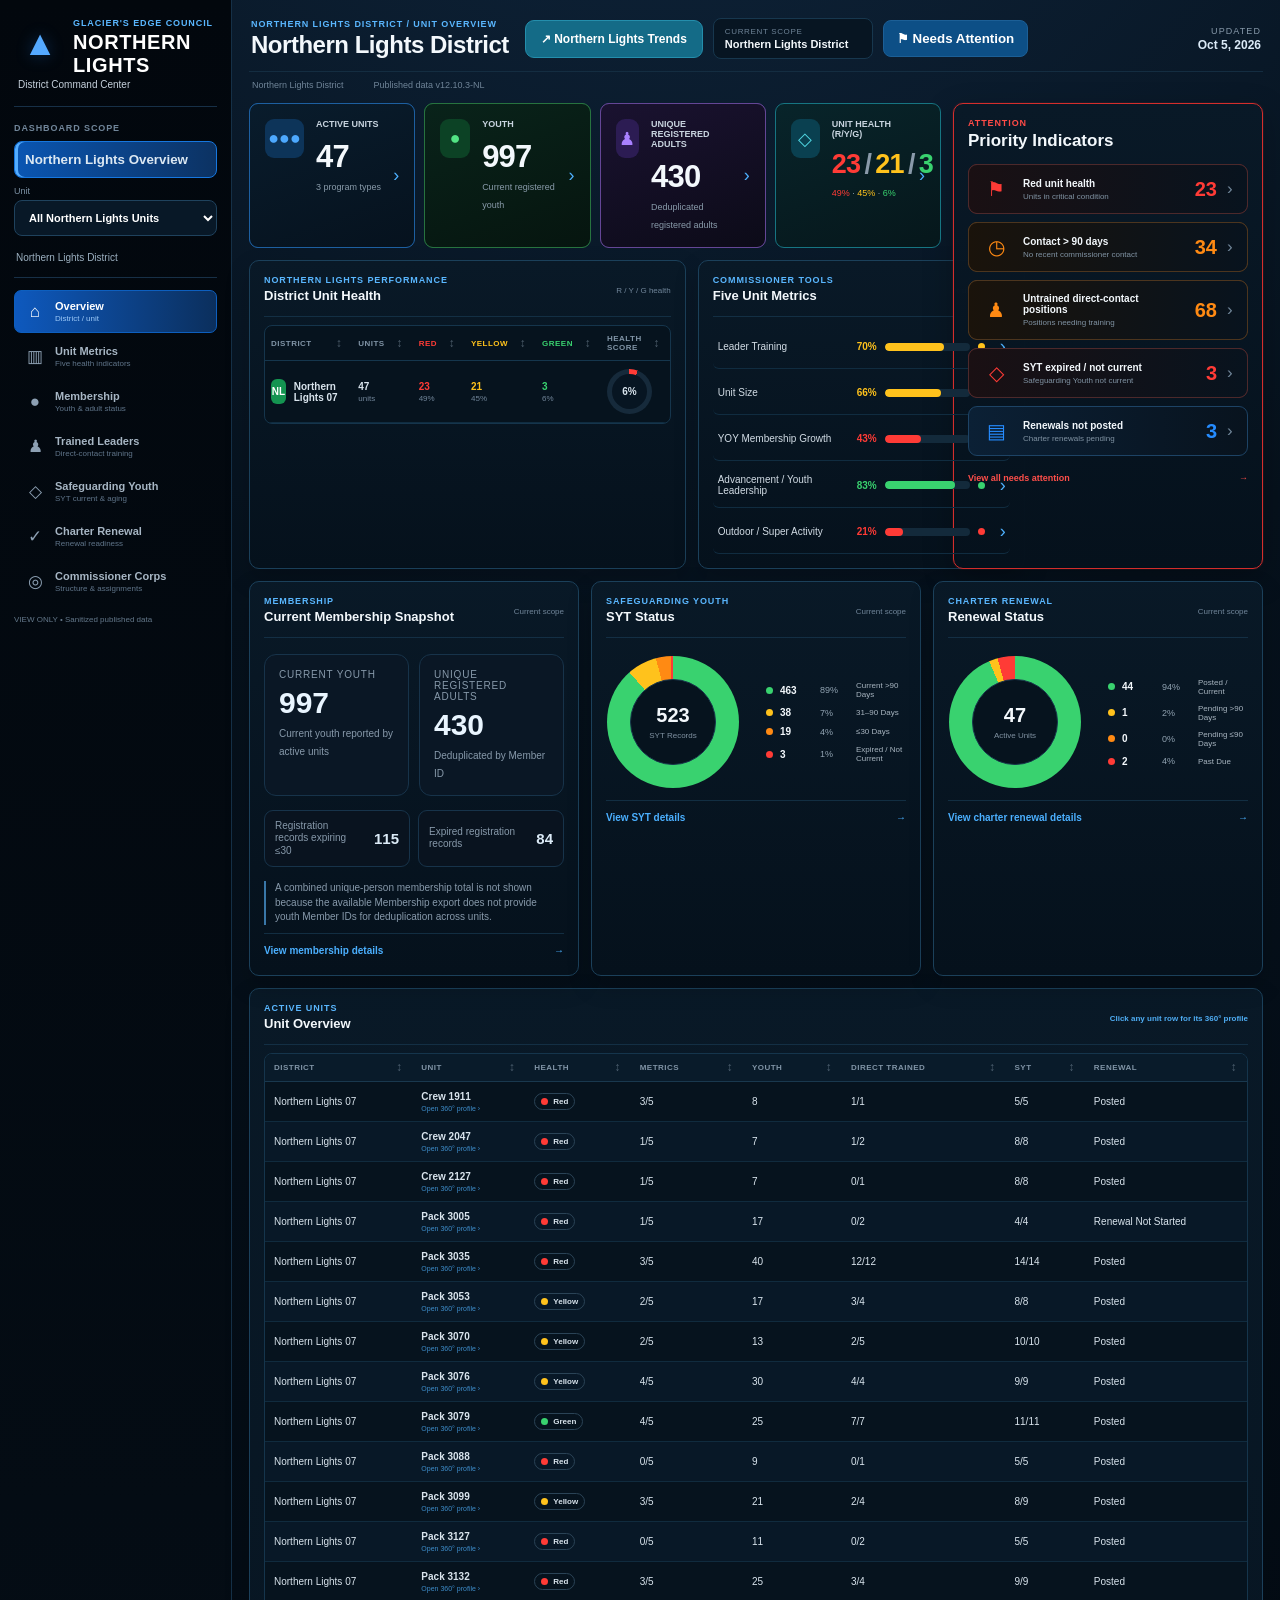
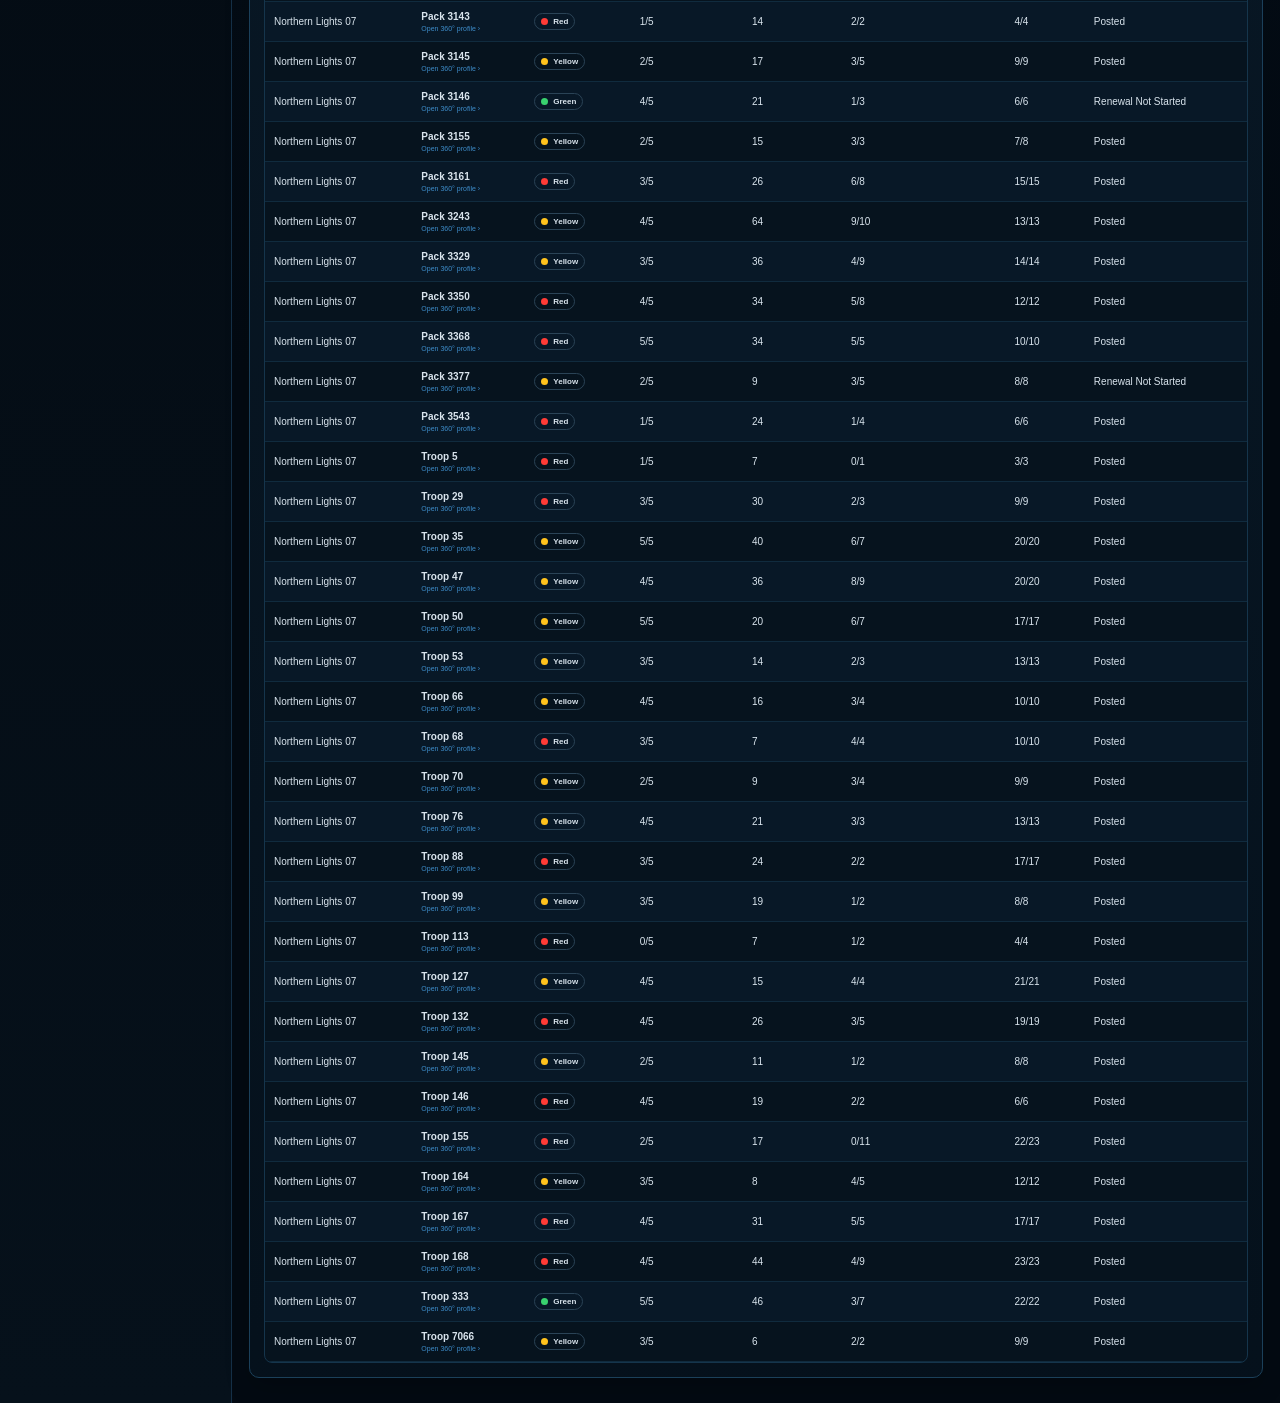
==== commit 1d9a637b: "Add files via upload" ====
--- a/index.html
+++ b/index.html
@@ -1,10 +1,10 @@
-<!doctype html><html lang="en"><head><meta charset="utf-8"><meta name="viewport" content="width=device-width,initial-scale=1"><title>Northern Lights District Command Center</title><link rel="stylesheet" href="style.css"></head><body class="viewer">
+<!doctype html><html lang="en"><head><meta charset="utf-8"><meta name="viewport" content="width=device-width,initial-scale=1"><title>Northern Lights District Command Center</title><link rel="stylesheet" href="style.css"><style>.council-trends-link{display:inline-flex;align-items:center;padding:11px 15px;background:#146b87;color:#fff;border:1px solid #248eac;border-radius:9px;font-size:12px;font-weight:700;text-decoration:none;white-space:nowrap}.top-actions{flex-wrap:wrap}.council-trends-link:hover{background:#0e526a}</style></head><body class="viewer">
 <div class="app"><aside class="sidebar"><div class="brand"><div class="eyebrow">Glacier's Edge Council</div><h1>NORTHERN LIGHTS</h1><p>District Command Center</p></div>
 <div class="scope-panel"><div class="file-title">Dashboard Scope</div><button id="councilScopeBtn" class="scope-btn active">Northern Lights Overview</button><label>Unit<select id="unitSelect"><option value="">All Northern Lights Units</option></select></label><div id="scopeLabel" class="scope-label">Northern Lights District</div></div>
 <nav><button class="nav active" data-view="overview"><span class="nav-icon">⌂</span><span><b>Overview</b><small>District / unit</small></span></button><button class="nav" data-view="metrics"><span class="nav-icon">▥</span><span><b>Unit Metrics</b><small>Five health indicators</small></span></button><button class="nav" data-view="membership"><span class="nav-icon">●</span><span><b>Membership</b><small>Youth & adult status</small></span></button><button class="nav" data-view="training"><span class="nav-icon">♟</span><span><b>Trained Leaders</b><small>Direct-contact training</small></span></button><button class="nav" data-view="syt"><span class="nav-icon">◇</span><span><b>Safeguarding Youth</b><small>SYT current & aging</small></span></button><button class="nav" data-view="charter"><span class="nav-icon">✓</span><span><b>Charter Renewal</b><small>Renewal readiness</small></span></button><button class="nav" data-view="commissioners"><span class="nav-icon">◎</span><span><b>Commissioner Corps</b><small>Structure & assignments</small></span></button></nav>
 <div id="adminSources" class="file-panel"><div class="file-title">Northern Lights Data Sources</div><label class="filebox"><span><b>Unit Metrics</b><small id="metricsStatus">Not loaded</small></span><input id="metricsFile" type="file" accept=".csv"><i>Upload</i></label><label class="filebox"><span><b>Trained Leaders</b><small id="trainingStatus">Not loaded</small></span><input id="trainingFile" type="file" accept=".csv"><i>Upload</i></label><label class="filebox"><span><b>Safeguarding Youth</b><small id="sytStatus">Not loaded</small></span><input id="sytFile" type="file" accept=".csv"><i>Upload</i></label><label class="filebox"><span><b>Charter Renewal</b><small id="charterStatus">Not loaded</small></span><input id="charterFile" type="file" accept=".csv"><i>Upload</i></label><label class="filebox"><span><b>Membership</b><small id="membershipStatus">Not loaded</small></span><input id="membershipFile" type="file" accept=".csv"><i>Upload</i></label></div>
 <div id="viewerNote" class="privacy" hidden>VIEW ONLY • Sanitized published data</div><div id="adminNote" class="privacy">ADMIN • CSVs stay in this browser</div></aside>
-<main class="main"><header class="topbar"><div class="command-title"><div id="viewEyebrow" class="eyebrow">Northern Lights Overview</div><h2 id="viewTitle">Northern Lights District</h2></div><div class="top-actions"><div class="scope-readout"><span>Current Scope</span><strong id="scopeTop">Northern Lights District</strong></div><button id="attentionBtn" class="attention-toggle"><span>⚑</span> Needs Attention</button></div><div class="updated-date"><span>Updated</span><strong id="dashboardUpdatedDate">—</strong></div></header><div class="meta"><span id="metaScope">Northern Lights District</span><span id="metaDate"></span><span id="dataState"></span></div>
+<main class="main"><header class="topbar"><div class="command-title"><div id="viewEyebrow" class="eyebrow">Northern Lights Overview</div><h2 id="viewTitle">Northern Lights District</h2></div><div class="top-actions"><a href="trends.html" class="council-trends-link">↗ Northern Lights Trends</a><div class="scope-readout"><span>Current Scope</span><strong id="scopeTop">Northern Lights District</strong></div><button id="attentionBtn" class="attention-toggle"><span>⚑</span> Needs Attention</button></div><div class="updated-date"><span>Updated</span><strong id="dashboardUpdatedDate">—</strong></div></header><div class="meta"><span id="metaScope">Northern Lights District</span><span id="metaDate"></span><span id="dataState"></span></div>
 <section id="emptyState" class="empty card"><h2>Load the five Northern Lights reports</h2><p>Unit Metrics and Charter Renewal define the active Northern Lights unit roster. Training, SYT, and Membership enrich those units. Full council exports are accepted and automatically filtered to Northern Lights 07.</p></section>
 <section id="publishPanel" class="card publish-panel"><div class="section-head"><div><div class="eyebrow">Viewer Publishing</div><h3>Generate Sanitized Viewer data.js</h3><p>Publishes unit and district aggregates only; names, member IDs, email, phone, and addresses are excluded.</p></div><button id="publishBtn" class="publish-btn">Generate Viewer data.js</button></div><div id="publishStatus" class="muted">Load Northern Lights reports first.</div></section>
 <section id="overviewView" class="view" hidden>
--- a/style.css
+++ b/style.css
@@ -94,3 +94,5 @@
 .membership-record-strip span{font-size:10px;color:var(--muted);line-height:1.25}.membership-record-strip b{font-size:15px;color:#dcebf7}
 .membership-accuracy-note{margin:0;color:var(--muted);font-size:10px;line-height:1.45;border-left:2px solid #3977a8;padding-left:9px}
 @media(max-width:650px){.membership-headline-grid,.membership-record-strip{grid-template-columns:1fr}}
+
+.priority-indicator.tone-blue{background-color:#07131e!important;background-image:linear-gradient(90deg,#0b2035,#08131e);border-color:#1d4365}
